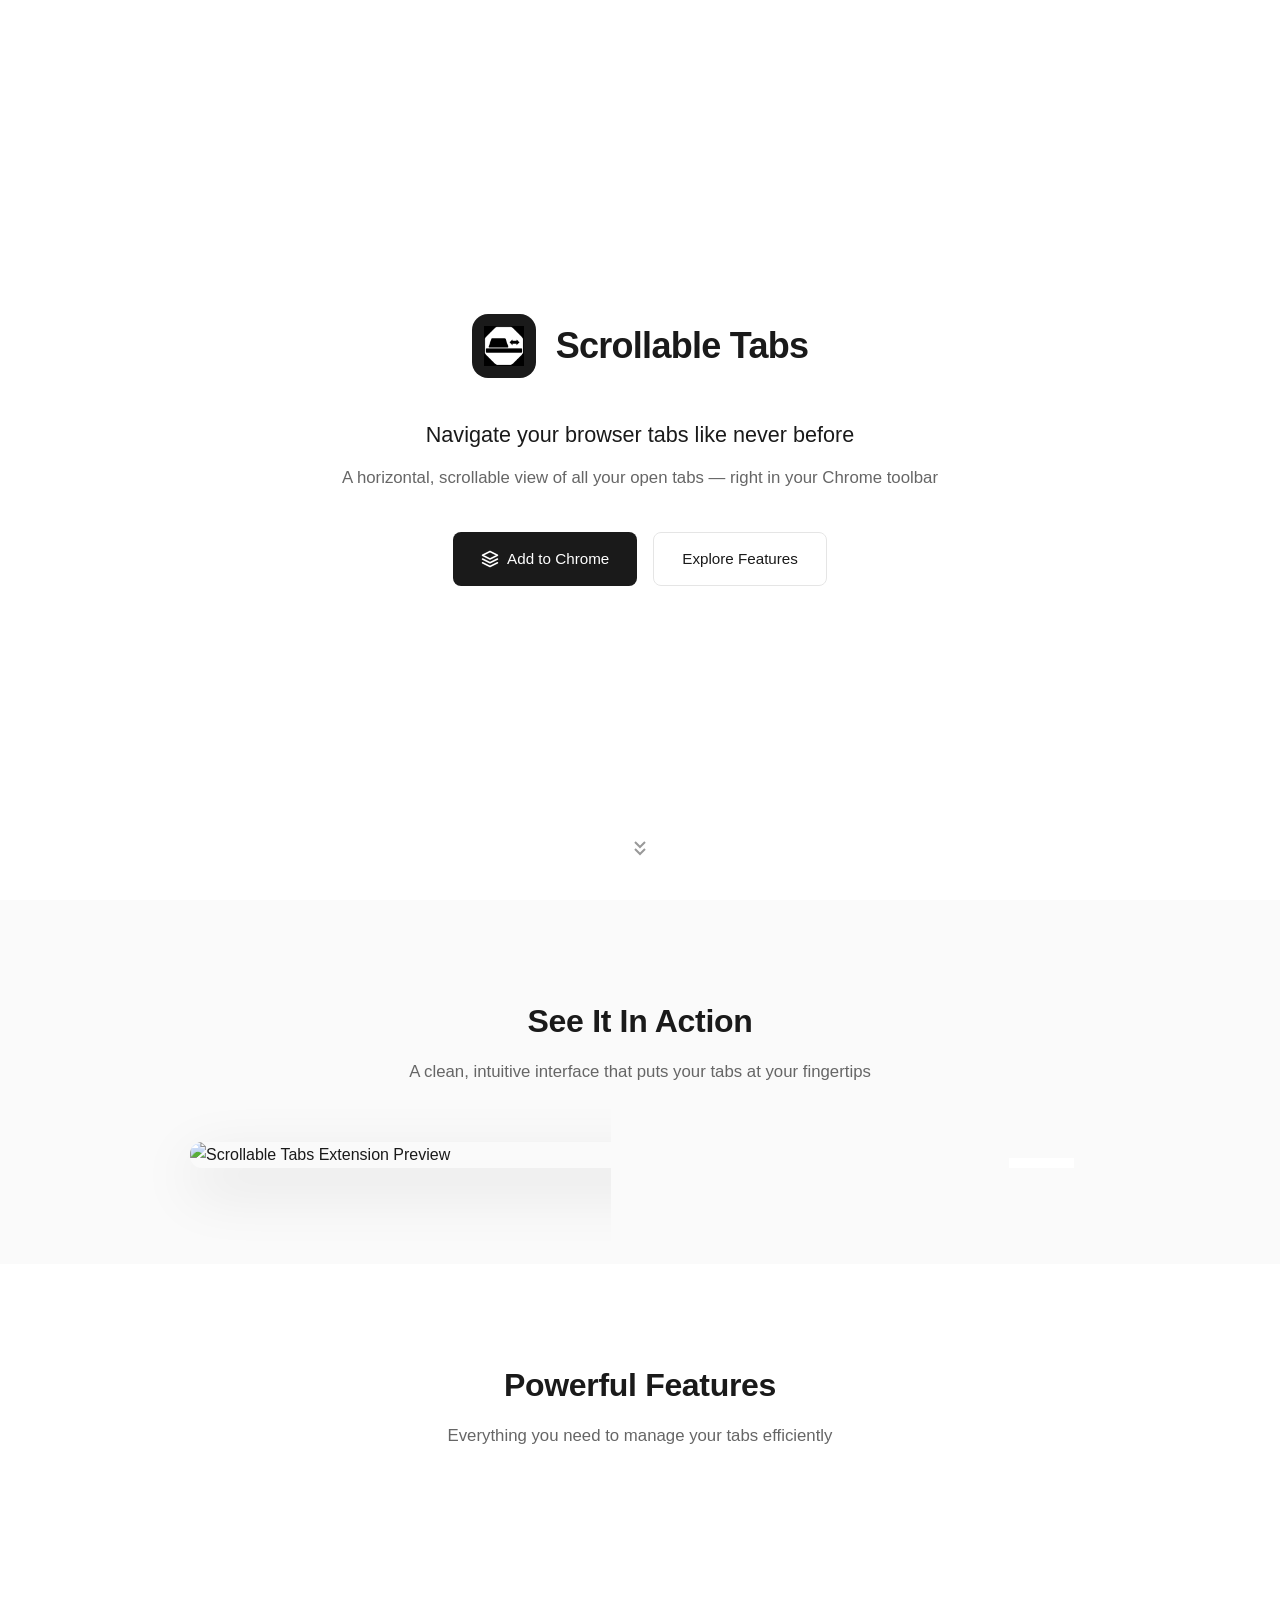
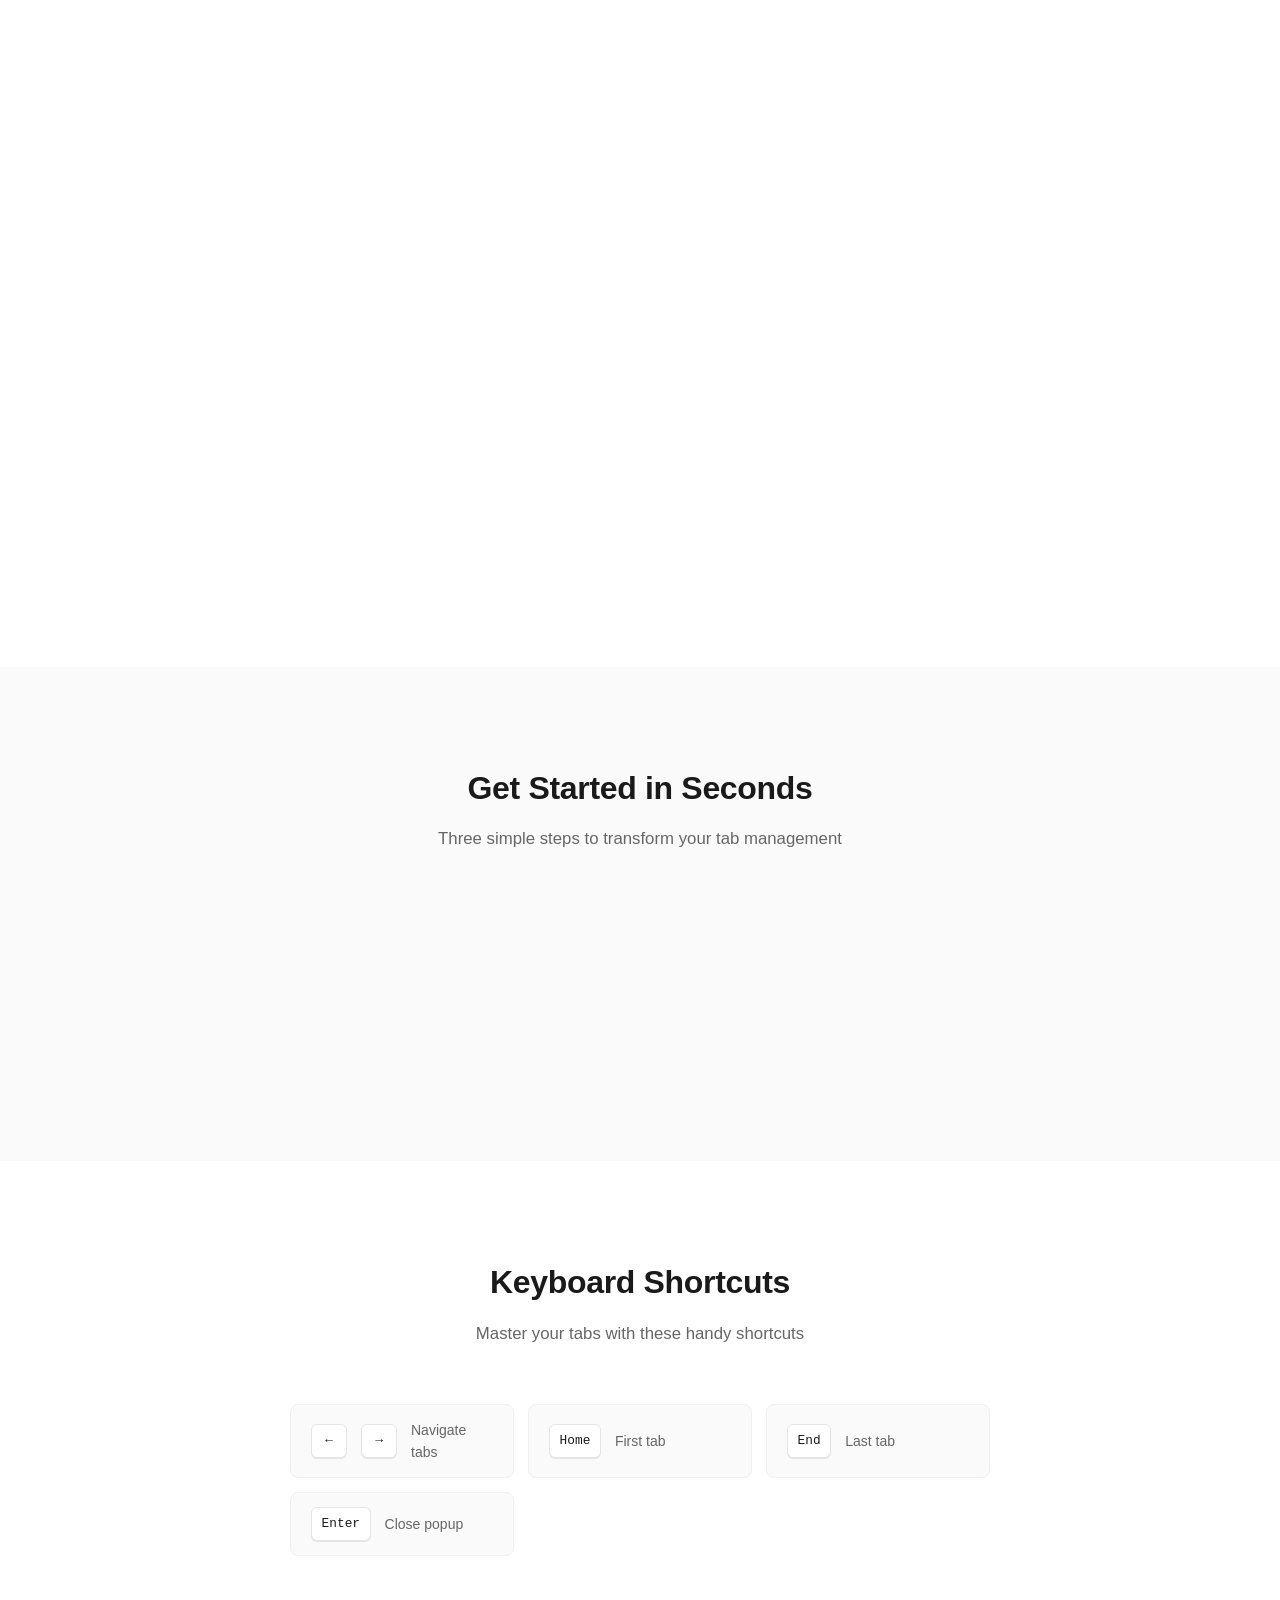
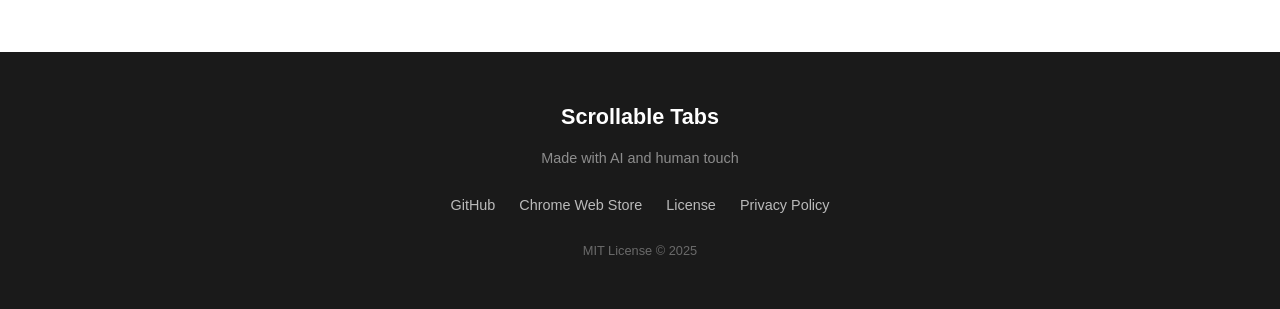
==== index.html @ b5b3c3c4 "feat: website for the extension with privacy policy" ====
<!DOCTYPE html>
<html lang="en">
<head>
  <meta charset="UTF-8">
  <meta name="viewport" content="width=device-width, initial-scale=1.0">
  <title>Scrollable Tabs - Chrome Extension</title>
  <link rel="icon" type="image/png" href="assets/icons/icon16.png">
  <style>
    * {
      margin: 0;
      padding: 0;
      box-sizing: border-box;
    }

    :root {
      --primary: #1a1a1a;
      --primary-light: #333;
      --bg: #fafafa;
      --surface: #ffffff;
      --text: #1a1a1a;
      --text-muted: #666;
      --text-light: #999;
      --border: #e5e5e5;
      --border-light: #f0f0f0;
    }

    body {
      font-family: -apple-system, BlinkMacSystemFont, 'Segoe UI', Roboto, 'Helvetica Neue', Arial, sans-serif;
      background: var(--bg);
      color: var(--text);
      line-height: 1.6;
      overflow-x: hidden;
      -webkit-font-smoothing: antialiased;
    }

    /* Hero Section */
    .hero {
      min-height: 100vh;
      display: flex;
      flex-direction: column;
      justify-content: center;
      align-items: center;
      text-align: center;
      padding: 2rem;
      background: var(--surface);
    }

    .hero-content {
      max-width: 700px;
    }

    .logo-container {
      display: inline-flex;
      align-items: center;
      gap: 1.25rem;
      margin-bottom: 2.5rem;
      animation: fadeInDown 0.8s ease-out;
    }

    .logo {
      width: 64px;
      height: 64px;
      border-radius: 16px;
      background: var(--primary);
      display: flex;
      align-items: center;
      justify-content: center;
      transition: transform 0.3s ease;
    }

    .logo:hover {
      transform: scale(1.05);
    }

    .logo img {
      width: 40px;
      height: 40px;
      object-fit: contain;
      filter: invert(1);
    }

    .logo-text {
      font-size: 2.25rem;
      font-weight: 600;
      color: var(--primary);
      letter-spacing: -0.02em;
    }

    .tagline {
      font-size: 1.35rem;
      color: var(--text);
      margin-bottom: 0.75rem;
      font-weight: 400;
      animation: fadeInUp 0.8s ease-out 0.2s both;
    }

    .subtitle {
      font-size: 1.05rem;
      color: var(--text-muted);
      margin-bottom: 2.5rem;
      animation: fadeInUp 0.8s ease-out 0.4s both;
    }

    .cta-buttons {
      display: flex;
      gap: 1rem;
      justify-content: center;
      flex-wrap: wrap;
      animation: fadeInUp 0.8s ease-out 0.6s both;
    }

    .btn {
      padding: 0.875rem 1.75rem;
      border-radius: 8px;
      font-size: 0.95rem;
      font-weight: 500;
      text-decoration: none;
      transition: all 0.2s ease;
      display: inline-flex;
      align-items: center;
      gap: 0.5rem;
      cursor: pointer;
      border: none;
    }

    .btn-primary {
      background: var(--primary);
      color: white;
    }

    .btn-primary:hover {
      background: var(--primary-light);
      transform: translateY(-1px);
    }

    .btn-secondary {
      background: transparent;
      color: var(--text);
      border: 1px solid var(--border);
    }

    .btn-secondary:hover {
      border-color: var(--primary);
      background: var(--bg);
    }

    .scroll-indicator {
      position: absolute;
      bottom: 2rem;
      left: 50%;
      transform: translateX(-50%);
      animation: bounce 2s infinite;
      cursor: pointer;
      color: var(--text-light);
    }

    @keyframes bounce {
      0%, 20%, 50%, 80%, 100% { transform: translateX(-50%) translateY(0); }
      40% { transform: translateX(-50%) translateY(-8px); }
      60% { transform: translateX(-50%) translateY(-4px); }
    }

    @keyframes fadeInDown {
      from { opacity: 0; transform: translateY(-20px); }
      to { opacity: 1; transform: translateY(0); }
    }

    @keyframes fadeInUp {
      from { opacity: 0; transform: translateY(20px); }
      to { opacity: 1; transform: translateY(0); }
    }

    /* Screenshot Section */
    .screenshot-section {
      padding: 6rem 2rem;
      background: var(--bg);
    }

    .container {
      max-width: 1100px;
      margin: 0 auto;
    }

    .section-title {
      text-align: center;
      font-size: 2rem;
      font-weight: 600;
      margin-bottom: 0.75rem;
      color: var(--primary);
      letter-spacing: -0.01em;
    }

    .section-subtitle {
      text-align: center;
      color: var(--text-muted);
      font-size: 1.05rem;
      margin-bottom: 3.5rem;
    }

    .screenshot-wrapper {
      position: relative;
      max-width: 900px;
      margin: 0 auto;
      border-radius: 12px;
      overflow: hidden;
      box-shadow: 0 20px 60px rgba(0, 0, 0, 0.12);
      transition: transform 0.3s ease, box-shadow 0.3s ease;
    }

    .screenshot-wrapper:hover {
      transform: translateY(-2px);
      box-shadow: 0 24px 70px rgba(0, 0, 0, 0.15);
    }

    .screenshot-wrapper img {
      width: 100%;
      height: auto;
      display: block;
    }

    .screenshot-badge {
      position: absolute;
      top: 1rem;
      right: 1rem;
      background: rgba(255, 255, 255, 0.95);
      padding: 0.4rem 0.875rem;
      border-radius: 6px;
      font-size: 0.8rem;
      font-weight: 500;
      color: var(--primary);
      backdrop-filter: blur(8px);
      border: 1px solid var(--border-light);
    }

    /* Features Section */
    .features-section {
      padding: 6rem 2rem;
      background: var(--surface);
    }

    .features-grid {
      display: grid;
      grid-template-columns: repeat(auto-fit, minmax(320px, 1fr));
      gap: 1.5rem;
      margin-top: 2.5rem;
    }

    .feature-card {
      background: var(--bg);
      border-radius: 12px;
      padding: 1.75rem;
      border: 1px solid var(--border-light);
      transition: all 0.25s ease;
    }

    .feature-card:hover {
      border-color: var(--border);
      transform: translateY(-2px);
      box-shadow: 0 8px 30px rgba(0, 0, 0, 0.06);
    }

    .feature-icon {
      width: 40px;
      height: 40px;
      border-radius: 10px;
      display: flex;
      align-items: center;
      justify-content: center;
      font-size: 1.25rem;
      margin-bottom: 1rem;
      background: var(--surface);
      border: 1px solid var(--border);
    }

    .feature-title {
      font-size: 1.1rem;
      font-weight: 600;
      margin-bottom: 0.5rem;
      color: var(--text);
    }

    .feature-desc {
      color: var(--text-muted);
      font-size: 0.9rem;
      line-height: 1.6;
      margin-bottom: 0.75rem;
    }

    .feature-list {
      list-style: none;
    }

    .feature-list li {
      padding: 0.25rem 0;
      padding-left: 1.25rem;
      position: relative;
      color: var(--text-light);
      font-size: 0.85rem;
    }

    .feature-list li::before {
      content: '—';
      position: absolute;
      left: 0;
      color: var(--text-muted);
    }

    /* How It Works Section */
    .how-it-works {
      padding: 6rem 2rem;
      background: var(--bg);
    }

    .steps-container {
      display: flex;
      justify-content: center;
      gap: 3rem;
      flex-wrap: wrap;
      margin-top: 3rem;
    }

    .step {
      flex: 1;
      min-width: 220px;
      max-width: 280px;
      text-align: center;
    }

    .step-number {
      width: 56px;
      height: 56px;
      border-radius: 50%;
      background: var(--surface);
      border: 2px solid var(--border);
      display: flex;
      align-items: center;
      justify-content: center;
      font-size: 1.25rem;
      font-weight: 600;
      margin: 0 auto 1.25rem;
      color: var(--primary);
      transition: all 0.25s ease;
    }

    .step:hover .step-number {
      border-color: var(--primary);
      background: var(--primary);
      color: white;
    }

    .step-title {
      font-size: 1.1rem;
      font-weight: 600;
      margin-bottom: 0.4rem;
    }

    .step-desc {
      color: var(--text-muted);
      font-size: 0.9rem;
    }

    /* Keyboard Shortcuts Section */
    .shortcuts-section {
      padding: 6rem 2rem;
      background: var(--surface);
    }

    .shortcuts-grid {
      display: grid;
      grid-template-columns: repeat(auto-fit, minmax(180px, 1fr));
      gap: 0.875rem;
      max-width: 700px;
      margin: 2.5rem auto 0;
    }

    .shortcut-item {
      display: flex;
      align-items: center;
      gap: 0.875rem;
      padding: 0.875rem 1.25rem;
      background: var(--bg);
      border-radius: 8px;
      border: 1px solid var(--border-light);
      transition: all 0.2s ease;
    }

    .shortcut-item:hover {
      border-color: var(--border);
      background: var(--surface);
    }

    .key {
      display: inline-flex;
      align-items: center;
      justify-content: center;
      min-width: 36px;
      padding: 0.35rem 0.6rem;
      background: var(--surface);
      border: 1px solid var(--border);
      border-radius: 6px;
      font-family: 'SF Mono', Monaco, monospace;
      font-size: 0.8rem;
      font-weight: 500;
      color: var(--primary);
      box-shadow: 0 1px 0 var(--border);
    }

    .shortcut-desc {
      color: var(--text-muted);
      font-size: 0.875rem;
    }

    /* Footer */
    footer {
      padding: 3rem 2rem;
      background: var(--primary);
      color: white;
      text-align: center;
    }

    .footer-content {
      max-width: 500px;
      margin: 0 auto;
    }

    .footer-logo {
      font-size: 1.35rem;
      font-weight: 600;
      margin-bottom: 0.75rem;
      color: white;
    }

    .footer-text {
      color: rgba(255, 255, 255, 0.5);
      font-size: 0.9rem;
      margin-bottom: 1.5rem;
    }

    .footer-links {
      display: flex;
      justify-content: center;
      gap: 1.5rem;
      margin-bottom: 1.5rem;
    }

    .footer-links a {
      color: rgba(255, 255, 255, 0.7);
      text-decoration: none;
      font-size: 0.9rem;
      transition: color 0.2s ease;
    }

    .footer-links a:hover {
      color: white;
    }

    .copyright {
      color: rgba(255, 255, 255, 0.35);
      font-size: 0.8rem;
    }

    /* Responsive */
    @media (max-width: 768px) {
      .logo-container {
        flex-direction: column;
        gap: 1rem;
      }

      .logo-text {
        font-size: 1.75rem;
      }

      .tagline {
        font-size: 1.15rem;
      }

      .section-title {
        font-size: 1.6rem;
      }

      .features-grid {
        grid-template-columns: 1fr;
      }

      .steps-container {
        gap: 2rem;
      }

      .cta-buttons {
        flex-direction: column;
        align-items: center;
      }

      .btn {
        width: 100%;
        max-width: 260px;
        justify-content: center;
      }
    }
  </style>
</head>
<body>
  <!-- Hero Section -->
  <section class="hero">
    <div class="hero-content">
      <div class="logo-container">
        <div class="logo">
          <img src="assets/icons/icon128.png" alt="Scrollable Tabs Icon">
        </div>
        <h1 class="logo-text">Scrollable Tabs</h1>
      </div>
      <p class="tagline">Navigate your browser tabs like never before</p>
      <p class="subtitle">A horizontal, scrollable view of all your open tabs — right in your Chrome toolbar</p>
      <div class="cta-buttons">
        <a href="#install" class="btn btn-primary">
          <svg width="18" height="18" viewBox="0 0 24 24" fill="none" stroke="currentColor" stroke-width="2" stroke-linecap="round" stroke-linejoin="round">
            <path d="M12 2L2 7l10 5 10-5-10-5zM2 17l10 5 10-5M2 12l10 5 10-5"/>
          </svg>
          Add to Chrome
        </a>
        <a href="#features" class="btn btn-secondary">Explore Features</a>
      </div>
    </div>
    <div class="scroll-indicator">
      <svg width="24" height="24" viewBox="0 0 24 24" fill="none" stroke="currentColor" stroke-width="2">
        <path d="M7 13l5 5 5-5M7 6l5 5 5-5"/>
      </svg>
    </div>
  </section>

  <!-- Screenshot Section -->
  <section class="screenshot-section" id="preview">
    <div class="container">
      <h2 class="section-title">See It In Action</h2>
      <p class="section-subtitle">A clean, intuitive interface that puts your tabs at your fingertips</p>
      <div class="screenshot-wrapper">
        <img src="assets/screenshot.png" alt="Scrollable Tabs Extension Preview">
        <div class="screenshot-badge">v0.2.0</div>
      </div>
    </div>
  </section>

  <!-- Features Section -->
  <section class="features-section" id="features">
    <div class="container">
      <h2 class="section-title">Powerful Features</h2>
      <p class="section-subtitle">Everything you need to manage your tabs efficiently</p>
      
      <div class="features-grid">
        <div class="feature-card">
          <div class="feature-icon">↔</div>
          <h3 class="feature-title">Horizontal Scrolling</h3>
          <p class="feature-desc">See all your tabs in a horizontal layout. No more squinting at tiny tab titles or losing track of open pages.</p>
          <ul class="feature-list">
            <li>Smooth horizontal scroll</li>
            <li>Mouse wheel support</li>
            <li>Adjustable scroll speed</li>
          </ul>
        </div>

        <div class="feature-card">
          <div class="feature-icon">◎</div>
          <h3 class="feature-title">Auto-Focus</h3>
          <p class="feature-desc">Never lose track of where you are. The active tab is automatically centered and highlighted when you open the popup.</p>
          <ul class="feature-list">
            <li>Smart auto-centering</li>
            <li>Visual active indicator</li>
            <li>One-click tab switching</li>
          </ul>
        </div>

        <div class="feature-card">
          <div class="feature-icon">□</div>
          <h3 class="feature-title">Tab Groups</h3>
          <p class="feature-desc">Native Chrome tab group support. View your grouped tabs organized together with their custom colors.</p>
          <ul class="feature-list">
            <li>Group visualization</li>
            <li>Collapsible sections</li>
            <li>Pinned tabs section</li>
          </ul>
        </div>

        <div class="feature-card">
          <div class="feature-icon">⌨</div>
          <h3 class="feature-title">Keyboard Navigation</h3>
          <p class="feature-desc">Power users rejoice! Navigate tabs quickly using your keyboard without ever touching your mouse.</p>
          <ul class="feature-list">
            <li>Arrow key navigation</li>
            <li>Home/End shortcuts</li>
            <li>Enter to activate</li>
          </ul>
        </div>

        <div class="feature-card">
          <div class="feature-icon">⚡</div>
          <h3 class="feature-title">Quick Actions</h3>
          <p class="feature-desc">Access powerful tab management features right from the popup. Pin, mute, duplicate, or close tabs instantly.</p>
          <ul class="feature-list">
            <li>Pin/unpin tabs</li>
            <li>Mute/unmute audio</li>
            <li>Close & duplicate</li>
          </ul>
        </div>

        <div class="feature-card">
          <div class="feature-icon">◈</div>
          <h3 class="feature-title">Customizable</h3>
          <p class="feature-desc">Make it yours. Adjust the popup size, toggle features, and customize the experience to match your workflow.</p>
          <ul class="feature-list">
            <li>Adjustable popup width</li>
            <li>Show/hide tab titles</li>
            <li>Tab counter display</li>
          </ul>
        </div>
      </div>
    </div>
  </section>

  <!-- How It Works Section -->
  <section class="how-it-works" id="install">
    <div class="container">
      <h2 class="section-title">Get Started in Seconds</h2>
      <p class="section-subtitle">Three simple steps to transform your tab management</p>
      
      <div class="steps-container">
        <div class="step">
          <div class="step-number">1</div>
          <h3 class="step-title">Install Extension</h3>
          <p class="step-desc">Click "Add to Chrome" and install the extension from the Chrome Web Store</p>
        </div>
        <div class="step">
          <div class="step-number">2</div>
          <h3 class="step-title">Click the Icon</h3>
          <p class="step-desc">Find the Scrollable Tabs icon in your Chrome toolbar and click to open</p>
        </div>
        <div class="step">
          <div class="step-number">3</div>
          <h3 class="step-title">Enjoy</h3>
          <p class="step-desc">Navigate, organize, and manage your tabs with ease and speed</p>
        </div>
      </div>
    </div>
  </section>

  <!-- Keyboard Shortcuts Section -->
  <section class="shortcuts-section">
    <div class="container">
      <h2 class="section-title">Keyboard Shortcuts</h2>
      <p class="section-subtitle">Master your tabs with these handy shortcuts</p>
      
      <div class="shortcuts-grid">
        <div class="shortcut-item">
          <span class="key">←</span>
          <span class="key">→</span>
          <span class="shortcut-desc">Navigate tabs</span>
        </div>
        <div class="shortcut-item">
          <span class="key">Home</span>
          <span class="shortcut-desc">First tab</span>
        </div>
        <div class="shortcut-item">
          <span class="key">End</span>
          <span class="shortcut-desc">Last tab</span>
        </div>
        <div class="shortcut-item">
          <span class="key">Enter</span>
          <span class="shortcut-desc">Close popup</span>
        </div>
      </div>
    </div>
  </section>

  <!-- Footer -->
  <footer>
    <div class="footer-content">
      <div class="footer-logo">Scrollable Tabs</div>
      <p class="footer-text">Made with AI and human touch</p>
      <div class="footer-links">
        <a href="https://github.com/SKM162/Scrollable-tabs-extension">GitHub</a>
        <a href="#">Chrome Web Store</a>
        <a href="LICENSE">License</a>
        <a href="privacy.html">Privacy Policy</a>
      </div>
      <p class="copyright">MIT License © 2025</p>
    </div>
  </footer>

  <script>
    // Smooth scroll for anchor links
    document.querySelectorAll('a[href^="#"]').forEach(anchor => {
      anchor.addEventListener('click', function (e) {
        e.preventDefault();
        const target = document.querySelector(this.getAttribute('href'));
        if (target) {
          target.scrollIntoView({
            behavior: 'smooth',
            block: 'start'
          });
        }
      });
    });

    // Intersection Observer for fade-in animations
    const observerOptions = {
      threshold: 0.1,
      rootMargin: '0px 0px -50px 0px'
    };

    const observer = new IntersectionObserver((entries) => {
      entries.forEach(entry => {
        if (entry.isIntersecting) {
          entry.target.style.opacity = '1';
          entry.target.style.transform = 'translateY(0)';
        }
      });
    }, observerOptions);

    // Observe feature cards
    document.querySelectorAll('.feature-card').forEach((card, index) => {
      card.style.opacity = '0';
      card.style.transform = 'translateY(20px)';
      card.style.transition = `opacity 0.5s ease ${index * 0.08}s, transform 0.5s ease ${index * 0.08}s`;
      observer.observe(card);
    });

    // Observe steps
    document.querySelectorAll('.step').forEach((step, index) => {
      step.style.opacity = '0';
      step.style.transform = 'translateY(20px)';
      step.style.transition = `opacity 0.5s ease ${index * 0.12}s, transform 0.5s ease ${index * 0.12}s`;
      observer.observe(step);
    });
  </script>
</body>
</html>
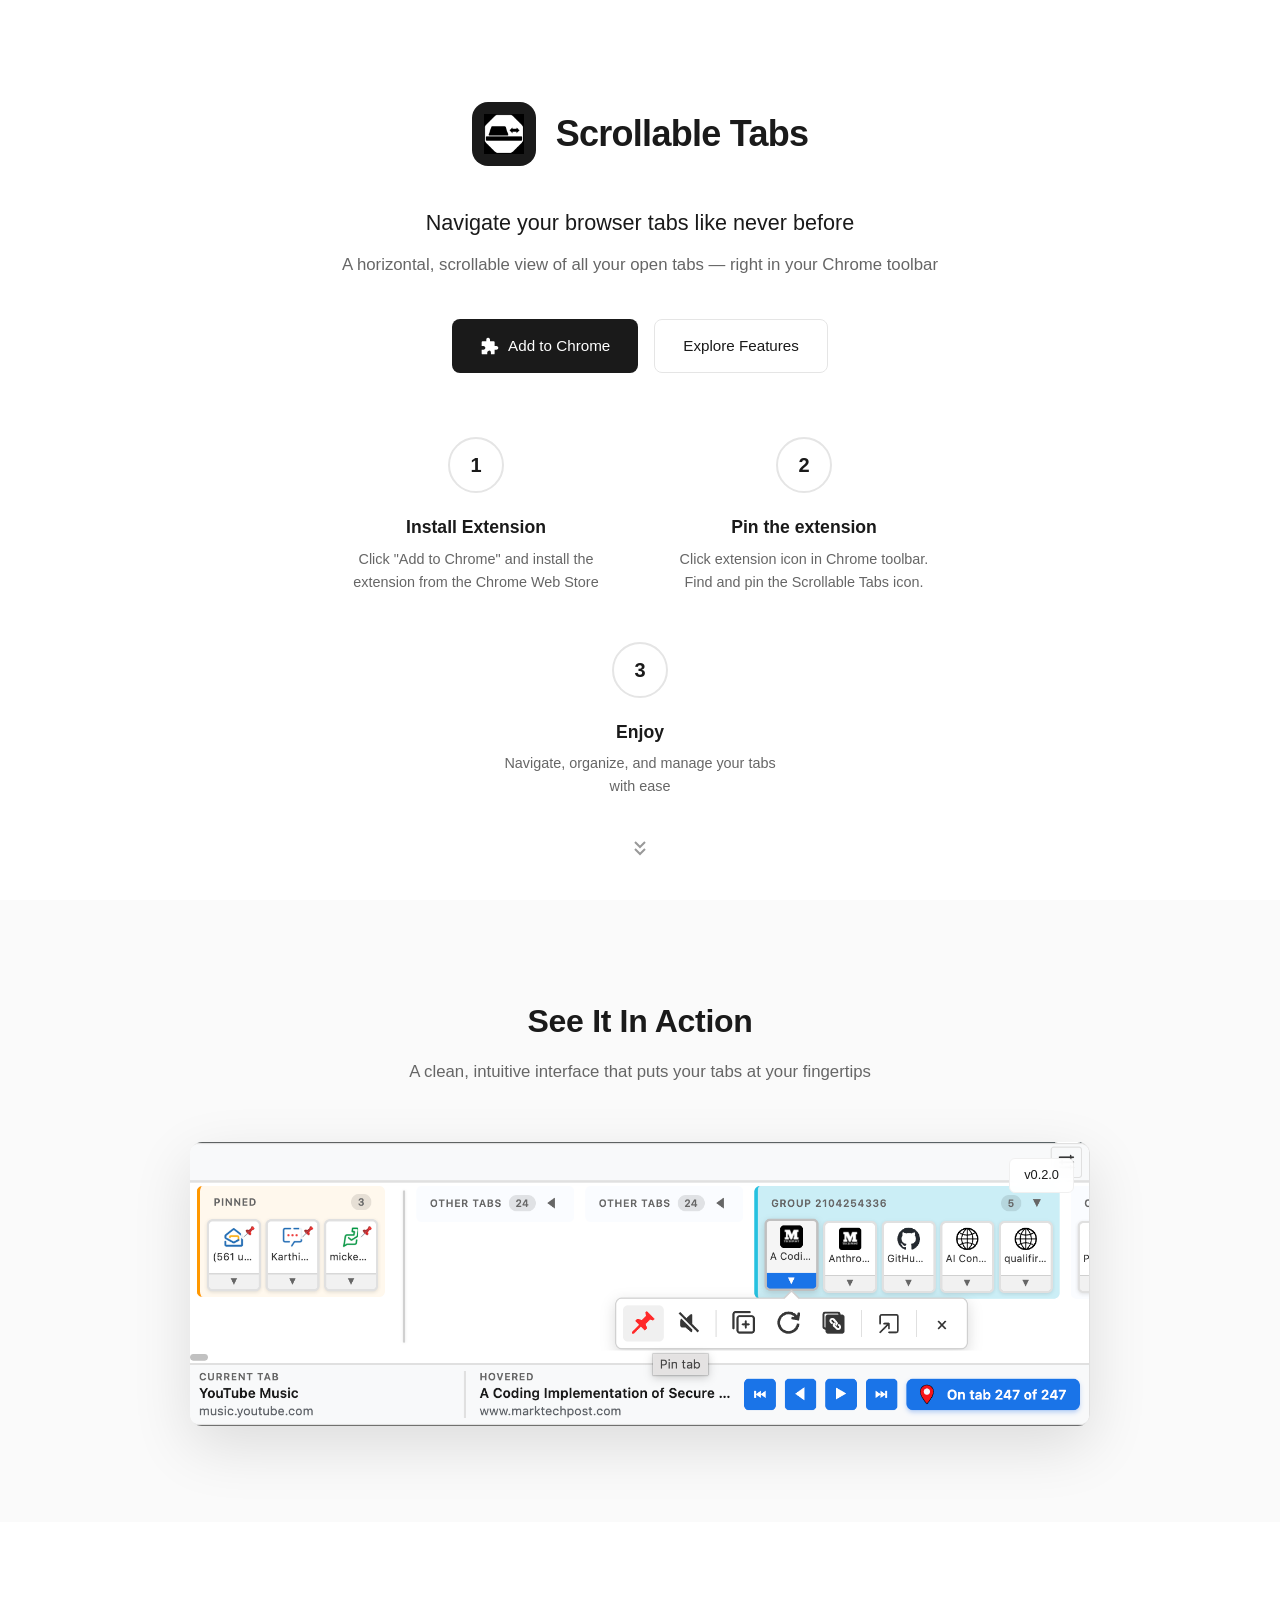
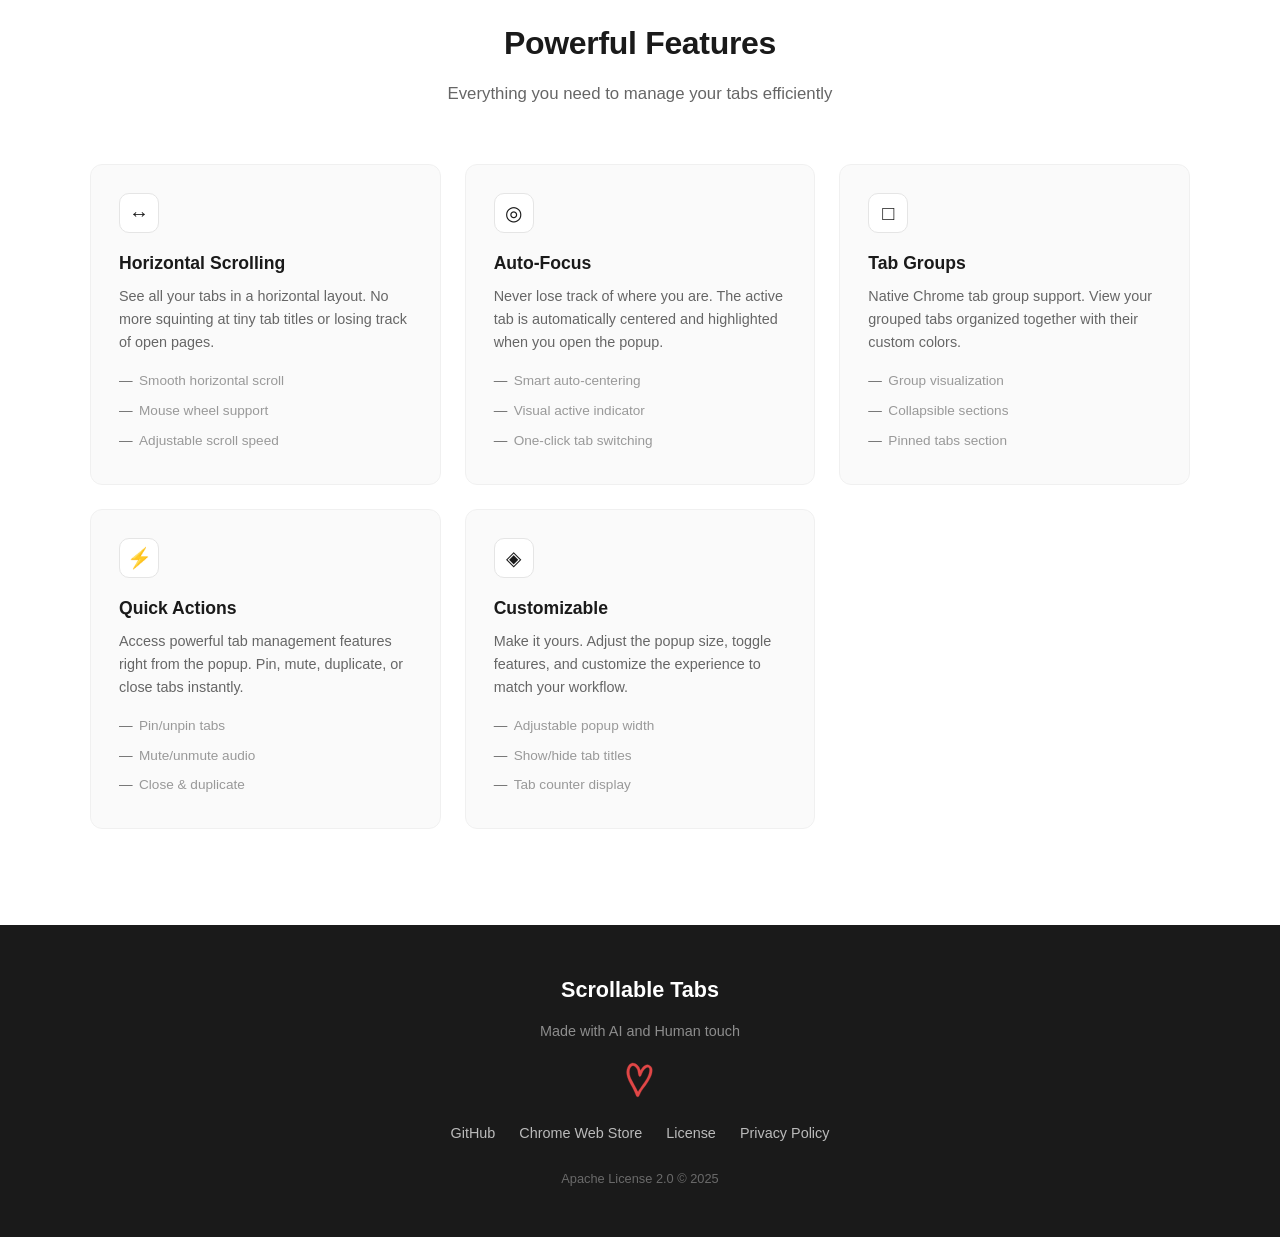
==== commit 1df008b2: "fix: add image assets, remove unnecessary sections" ====
--- a/index.html
+++ b/index.html
@@ -5,499 +5,7 @@
   <meta name="viewport" content="width=device-width, initial-scale=1.0">
   <title>Scrollable Tabs - Chrome Extension</title>
   <link rel="icon" type="image/png" href="assets/icons/icon16.png">
-  <style>
-    * {
-      margin: 0;
-      padding: 0;
-      box-sizing: border-box;
-    }
-
-    :root {
-      --primary: #1a1a1a;
-      --primary-light: #333;
-      --bg: #fafafa;
-      --surface: #ffffff;
-      --text: #1a1a1a;
-      --text-muted: #666;
-      --text-light: #999;
-      --border: #e5e5e5;
-      --border-light: #f0f0f0;
-    }
-
-    body {
-      font-family: -apple-system, BlinkMacSystemFont, 'Segoe UI', Roboto, 'Helvetica Neue', Arial, sans-serif;
-      background: var(--bg);
-      color: var(--text);
-      line-height: 1.6;
-      overflow-x: hidden;
-      -webkit-font-smoothing: antialiased;
-    }
-
-    /* Hero Section */
-    .hero {
-      min-height: 100vh;
-      display: flex;
-      flex-direction: column;
-      justify-content: center;
-      align-items: center;
-      text-align: center;
-      padding: 2rem;
-      background: var(--surface);
-    }
-
-    .hero-content {
-      max-width: 700px;
-    }
-
-    .logo-container {
-      display: inline-flex;
-      align-items: center;
-      gap: 1.25rem;
-      margin-bottom: 2.5rem;
-      animation: fadeInDown 0.8s ease-out;
-    }
-
-    .logo {
-      width: 64px;
-      height: 64px;
-      border-radius: 16px;
-      background: var(--primary);
-      display: flex;
-      align-items: center;
-      justify-content: center;
-      transition: transform 0.3s ease;
-    }
-
-    .logo:hover {
-      transform: scale(1.05);
-    }
-
-    .logo img {
-      width: 40px;
-      height: 40px;
-      object-fit: contain;
-      filter: invert(1);
-    }
-
-    .logo-text {
-      font-size: 2.25rem;
-      font-weight: 600;
-      color: var(--primary);
-      letter-spacing: -0.02em;
-    }
-
-    .tagline {
-      font-size: 1.35rem;
-      color: var(--text);
-      margin-bottom: 0.75rem;
-      font-weight: 400;
-      animation: fadeInUp 0.8s ease-out 0.2s both;
-    }
-
-    .subtitle {
-      font-size: 1.05rem;
-      color: var(--text-muted);
-      margin-bottom: 2.5rem;
-      animation: fadeInUp 0.8s ease-out 0.4s both;
-    }
-
-    .cta-buttons {
-      display: flex;
-      gap: 1rem;
-      justify-content: center;
-      flex-wrap: wrap;
-      animation: fadeInUp 0.8s ease-out 0.6s both;
-    }
-
-    .btn {
-      padding: 0.875rem 1.75rem;
-      border-radius: 8px;
-      font-size: 0.95rem;
-      font-weight: 500;
-      text-decoration: none;
-      transition: all 0.2s ease;
-      display: inline-flex;
-      align-items: center;
-      gap: 0.5rem;
-      cursor: pointer;
-      border: none;
-    }
-
-    .btn-primary {
-      background: var(--primary);
-      color: white;
-    }
-
-    .btn-primary:hover {
-      background: var(--primary-light);
-      transform: translateY(-1px);
-    }
-
-    .btn-secondary {
-      background: transparent;
-      color: var(--text);
-      border: 1px solid var(--border);
-    }
-
-    .btn-secondary:hover {
-      border-color: var(--primary);
-      background: var(--bg);
-    }
-
-    .scroll-indicator {
-      position: absolute;
-      bottom: 2rem;
-      left: 50%;
-      transform: translateX(-50%);
-      animation: bounce 2s infinite;
-      cursor: pointer;
-      color: var(--text-light);
-    }
-
-    @keyframes bounce {
-      0%, 20%, 50%, 80%, 100% { transform: translateX(-50%) translateY(0); }
-      40% { transform: translateX(-50%) translateY(-8px); }
-      60% { transform: translateX(-50%) translateY(-4px); }
-    }
-
-    @keyframes fadeInDown {
-      from { opacity: 0; transform: translateY(-20px); }
-      to { opacity: 1; transform: translateY(0); }
-    }
-
-    @keyframes fadeInUp {
-      from { opacity: 0; transform: translateY(20px); }
-      to { opacity: 1; transform: translateY(0); }
-    }
-
-    /* Screenshot Section */
-    .screenshot-section {
-      padding: 6rem 2rem;
-      background: var(--bg);
-    }
-
-    .container {
-      max-width: 1100px;
-      margin: 0 auto;
-    }
-
-    .section-title {
-      text-align: center;
-      font-size: 2rem;
-      font-weight: 600;
-      margin-bottom: 0.75rem;
-      color: var(--primary);
-      letter-spacing: -0.01em;
-    }
-
-    .section-subtitle {
-      text-align: center;
-      color: var(--text-muted);
-      font-size: 1.05rem;
-      margin-bottom: 3.5rem;
-    }
-
-    .screenshot-wrapper {
-      position: relative;
-      max-width: 900px;
-      margin: 0 auto;
-      border-radius: 12px;
-      overflow: hidden;
-      box-shadow: 0 20px 60px rgba(0, 0, 0, 0.12);
-      transition: transform 0.3s ease, box-shadow 0.3s ease;
-    }
-
-    .screenshot-wrapper:hover {
-      transform: translateY(-2px);
-      box-shadow: 0 24px 70px rgba(0, 0, 0, 0.15);
-    }
-
-    .screenshot-wrapper img {
-      width: 100%;
-      height: auto;
-      display: block;
-    }
-
-    .screenshot-badge {
-      position: absolute;
-      top: 1rem;
-      right: 1rem;
-      background: rgba(255, 255, 255, 0.95);
-      padding: 0.4rem 0.875rem;
-      border-radius: 6px;
-      font-size: 0.8rem;
-      font-weight: 500;
-      color: var(--primary);
-      backdrop-filter: blur(8px);
-      border: 1px solid var(--border-light);
-    }
-
-    /* Features Section */
-    .features-section {
-      padding: 6rem 2rem;
-      background: var(--surface);
-    }
-
-    .features-grid {
-      display: grid;
-      grid-template-columns: repeat(auto-fit, minmax(320px, 1fr));
-      gap: 1.5rem;
-      margin-top: 2.5rem;
-    }
-
-    .feature-card {
-      background: var(--bg);
-      border-radius: 12px;
-      padding: 1.75rem;
-      border: 1px solid var(--border-light);
-      transition: all 0.25s ease;
-    }
-
-    .feature-card:hover {
-      border-color: var(--border);
-      transform: translateY(-2px);
-      box-shadow: 0 8px 30px rgba(0, 0, 0, 0.06);
-    }
-
-    .feature-icon {
-      width: 40px;
-      height: 40px;
-      border-radius: 10px;
-      display: flex;
-      align-items: center;
-      justify-content: center;
-      font-size: 1.25rem;
-      margin-bottom: 1rem;
-      background: var(--surface);
-      border: 1px solid var(--border);
-    }
-
-    .feature-title {
-      font-size: 1.1rem;
-      font-weight: 600;
-      margin-bottom: 0.5rem;
-      color: var(--text);
-    }
-
-    .feature-desc {
-      color: var(--text-muted);
-      font-size: 0.9rem;
-      line-height: 1.6;
-      margin-bottom: 0.75rem;
-    }
-
-    .feature-list {
-      list-style: none;
-    }
-
-    .feature-list li {
-      padding: 0.25rem 0;
-      padding-left: 1.25rem;
-      position: relative;
-      color: var(--text-light);
-      font-size: 0.85rem;
-    }
-
-    .feature-list li::before {
-      content: '—';
-      position: absolute;
-      left: 0;
-      color: var(--text-muted);
-    }
-
-    /* How It Works Section */
-    .how-it-works {
-      padding: 6rem 2rem;
-      background: var(--bg);
-    }
-
-    .steps-container {
-      display: flex;
-      justify-content: center;
-      gap: 3rem;
-      flex-wrap: wrap;
-      margin-top: 3rem;
-    }
-
-    .step {
-      flex: 1;
-      min-width: 220px;
-      max-width: 280px;
-      text-align: center;
-    }
-
-    .step-number {
-      width: 56px;
-      height: 56px;
-      border-radius: 50%;
-      background: var(--surface);
-      border: 2px solid var(--border);
-      display: flex;
-      align-items: center;
-      justify-content: center;
-      font-size: 1.25rem;
-      font-weight: 600;
-      margin: 0 auto 1.25rem;
-      color: var(--primary);
-      transition: all 0.25s ease;
-    }
-
-    .step:hover .step-number {
-      border-color: var(--primary);
-      background: var(--primary);
-      color: white;
-    }
-
-    .step-title {
-      font-size: 1.1rem;
-      font-weight: 600;
-      margin-bottom: 0.4rem;
-    }
-
-    .step-desc {
-      color: var(--text-muted);
-      font-size: 0.9rem;
-    }
-
-    /* Keyboard Shortcuts Section */
-    .shortcuts-section {
-      padding: 6rem 2rem;
-      background: var(--surface);
-    }
-
-    .shortcuts-grid {
-      display: grid;
-      grid-template-columns: repeat(auto-fit, minmax(180px, 1fr));
-      gap: 0.875rem;
-      max-width: 700px;
-      margin: 2.5rem auto 0;
-    }
-
-    .shortcut-item {
-      display: flex;
-      align-items: center;
-      gap: 0.875rem;
-      padding: 0.875rem 1.25rem;
-      background: var(--bg);
-      border-radius: 8px;
-      border: 1px solid var(--border-light);
-      transition: all 0.2s ease;
-    }
-
-    .shortcut-item:hover {
-      border-color: var(--border);
-      background: var(--surface);
-    }
-
-    .key {
-      display: inline-flex;
-      align-items: center;
-      justify-content: center;
-      min-width: 36px;
-      padding: 0.35rem 0.6rem;
-      background: var(--surface);
-      border: 1px solid var(--border);
-      border-radius: 6px;
-      font-family: 'SF Mono', Monaco, monospace;
-      font-size: 0.8rem;
-      font-weight: 500;
-      color: var(--primary);
-      box-shadow: 0 1px 0 var(--border);
-    }
-
-    .shortcut-desc {
-      color: var(--text-muted);
-      font-size: 0.875rem;
-    }
-
-    /* Footer */
-    footer {
-      padding: 3rem 2rem;
-      background: var(--primary);
-      color: white;
-      text-align: center;
-    }
-
-    .footer-content {
-      max-width: 500px;
-      margin: 0 auto;
-    }
-
-    .footer-logo {
-      font-size: 1.35rem;
-      font-weight: 600;
-      margin-bottom: 0.75rem;
-      color: white;
-    }
-
-    .footer-text {
-      color: rgba(255, 255, 255, 0.5);
-      font-size: 0.9rem;
-      margin-bottom: 1.5rem;
-    }
-
-    .footer-links {
-      display: flex;
-      justify-content: center;
-      gap: 1.5rem;
-      margin-bottom: 1.5rem;
-    }
-
-    .footer-links a {
-      color: rgba(255, 255, 255, 0.7);
-      text-decoration: none;
-      font-size: 0.9rem;
-      transition: color 0.2s ease;
-    }
-
-    .footer-links a:hover {
-      color: white;
-    }
-
-    .copyright {
-      color: rgba(255, 255, 255, 0.35);
-      font-size: 0.8rem;
-    }
-
-    /* Responsive */
-    @media (max-width: 768px) {
-      .logo-container {
-        flex-direction: column;
-        gap: 1rem;
-      }
-
-      .logo-text {
-        font-size: 1.75rem;
-      }
-
-      .tagline {
-        font-size: 1.15rem;
-      }
-
-      .section-title {
-        font-size: 1.6rem;
-      }
-
-      .features-grid {
-        grid-template-columns: 1fr;
-      }
-
-      .steps-container {
-        gap: 2rem;
-      }
-
-      .cta-buttons {
-        flex-direction: column;
-        align-items: center;
-      }
-
-      .btn {
-        width: 100%;
-        max-width: 260px;
-        justify-content: center;
-      }
-    }
-  </style>
+  <link rel="stylesheet" href="styles/home.css">
 </head>
 <body>
   <!-- Hero Section -->
@@ -513,18 +21,35 @@
       <p class="subtitle">A horizontal, scrollable view of all your open tabs — right in your Chrome toolbar</p>
       <div class="cta-buttons">
         <a href="#install" class="btn btn-primary">
-          <svg width="18" height="18" viewBox="0 0 24 24" fill="none" stroke="currentColor" stroke-width="2" stroke-linecap="round" stroke-linejoin="round">
-            <path d="M12 2L2 7l10 5 10-5-10-5zM2 17l10 5 10-5M2 12l10 5 10-5"/>
+          <svg fill="currentColor" width="20" height="20" viewBox="0 0 24 24" xmlns="http://www.w3.org/2000/svg">
+            <path d="M2,20.889V16.444H4.222a2.224,2.224,0,0,0,2.192-2.595A2.305,2.305,0,0,0,4.1,12H2V7.556A1.111,1.111,0,0,1,3.111,6.444H7.556V4.222a2.224,2.224,0,0,1,2.6-2.192A2.305,2.305,0,0,1,12,4.341v2.1h4.444a1.112,1.112,0,0,1,1.112,1.112V12h2.1a2.305,2.305,0,0,1,2.311,1.849,2.224,2.224,0,0,1-2.192,2.595H17.556v4.445A1.111,1.111,0,0,1,16.444,22H13.111V19.778a2.224,2.224,0,0,0-2.6-2.192A2.305,2.305,0,0,0,8.667,19.9V22H3.111A1.11,1.11,0,0,1,2,20.889Z"/>
           </svg>
           Add to Chrome
         </a>
         <a href="#features" class="btn btn-secondary">Explore Features</a>
       </div>
-    </div>
-    <div class="scroll-indicator">
-      <svg width="24" height="24" viewBox="0 0 24 24" fill="none" stroke="currentColor" stroke-width="2">
-        <path d="M7 13l5 5 5-5M7 6l5 5 5-5"/>
-      </svg>
+      <div class="steps-container">
+        <div class="step">
+          <div class="step-number">1</div>
+          <h3 class="step-title">Install Extension</h3>
+          <p class="step-desc">Click "Add to Chrome" and install the extension from the Chrome Web Store</p>
+        </div>
+        <div class="step">
+          <div class="step-number">2</div>
+          <h3 class="step-title">Pin the extension</h3>
+          <p class="step-desc">Click extension icon in Chrome toolbar. Find and pin the Scrollable Tabs icon.</p>
+        </div>
+        <div class="step">
+          <div class="step-number">3</div>
+          <h3 class="step-title">Enjoy</h3>
+          <p class="step-desc">Navigate, organize, and manage your tabs with ease</p>
+        </div>
+      </div>
+      <div class="scroll-indicator">
+        <svg width="24" height="24" viewBox="0 0 24 24" fill="none" stroke="currentColor" stroke-width="2">
+          <path d="M7 13l5 5 5-5M7 6l5 5 5-5"/>
+        </svg>
+      </div>
     </div>
   </section>
 
@@ -581,17 +106,6 @@
         </div>
 
         <div class="feature-card">
-          <div class="feature-icon">⌨</div>
-          <h3 class="feature-title">Keyboard Navigation</h3>
-          <p class="feature-desc">Power users rejoice! Navigate tabs quickly using your keyboard without ever touching your mouse.</p>
-          <ul class="feature-list">
-            <li>Arrow key navigation</li>
-            <li>Home/End shortcuts</li>
-            <li>Enter to activate</li>
-          </ul>
-        </div>
-
-        <div class="feature-card">
           <div class="feature-icon">⚡</div>
           <h3 class="feature-title">Quick Actions</h3>
           <p class="feature-desc">Access powerful tab management features right from the popup. Pin, mute, duplicate, or close tabs instantly.</p>
@@ -616,72 +130,21 @@
     </div>
   </section>
 
-  <!-- How It Works Section -->
-  <section class="how-it-works" id="install">
-    <div class="container">
-      <h2 class="section-title">Get Started in Seconds</h2>
-      <p class="section-subtitle">Three simple steps to transform your tab management</p>
-      
-      <div class="steps-container">
-        <div class="step">
-          <div class="step-number">1</div>
-          <h3 class="step-title">Install Extension</h3>
-          <p class="step-desc">Click "Add to Chrome" and install the extension from the Chrome Web Store</p>
-        </div>
-        <div class="step">
-          <div class="step-number">2</div>
-          <h3 class="step-title">Click the Icon</h3>
-          <p class="step-desc">Find the Scrollable Tabs icon in your Chrome toolbar and click to open</p>
-        </div>
-        <div class="step">
-          <div class="step-number">3</div>
-          <h3 class="step-title">Enjoy</h3>
-          <p class="step-desc">Navigate, organize, and manage your tabs with ease and speed</p>
-        </div>
-      </div>
-    </div>
-  </section>
-
-  <!-- Keyboard Shortcuts Section -->
-  <section class="shortcuts-section">
-    <div class="container">
-      <h2 class="section-title">Keyboard Shortcuts</h2>
-      <p class="section-subtitle">Master your tabs with these handy shortcuts</p>
-      
-      <div class="shortcuts-grid">
-        <div class="shortcut-item">
-          <span class="key">←</span>
-          <span class="key">→</span>
-          <span class="shortcut-desc">Navigate tabs</span>
-        </div>
-        <div class="shortcut-item">
-          <span class="key">Home</span>
-          <span class="shortcut-desc">First tab</span>
-        </div>
-        <div class="shortcut-item">
-          <span class="key">End</span>
-          <span class="shortcut-desc">Last tab</span>
-        </div>
-        <div class="shortcut-item">
-          <span class="key">Enter</span>
-          <span class="shortcut-desc">Close popup</span>
-        </div>
-      </div>
-    </div>
-  </section>
-
   <!-- Footer -->
   <footer>
     <div class="footer-content">
       <div class="footer-logo">Scrollable Tabs</div>
-      <p class="footer-text">Made with AI and human touch</p>
+      <p class="footer-text">Made with AI and Human touch</p>
+      <p class="footer-text">
+        <svg width=40 height=40 viewBox="-25 -15 150 150" xmlns="http://www.w3.org/2000/svg" fill="#e14747" stroke="#e14747"><g id="SVGRepo_bgCarrier" stroke-width="0"></g><g id="SVGRepo_tracerCarrier" stroke-linecap="round" stroke-linejoin="round"></g><g id="SVGRepo_iconCarrier"> <defs> <style>.cls-1{fill:#ffffff;}</style> </defs> <g id="Layer_2" data-name="Layer 2"> <g id="Layer_1-2" data-name="Layer 1"> <path d="M51.31,27.71c3.14-4.32,5.57-7.81,8.14-11.18,3.41-4.48,8.16-7.16,13.23-9.25A13.76,13.76,0,0,1,78.5,6.22c8.49.52,16.2,8,17.14,16.56,1.14,10.28-1.35,20-5.58,29.15A156.23,156.23,0,0,1,70.73,84.24c-6.9,8.67-14.2,17.12-18.87,27.35-1.77,3.89-3.5,7.8-5.28,11.68a5.53,5.53,0,0,1-9.68,1.09A13.66,13.66,0,0,1,35,120.52c-4.77-14.21-12.35-27.06-19.62-40-5.07-9-9.77-18.2-12.59-28.13C-.75,39.72-1.63,26.93,4.32,14.62a35.18,35.18,0,0,1,6.19-9.16A17.46,17.46,0,0,1,31.8,2.27c9,5.18,16.1,11.83,18.41,22.46A28.62,28.62,0,0,0,51.31,27.71ZM47.89,50.89c-.61-.76-1.68-1.52-2-2.51-1.31-4.67-3.16-9.37-3.4-14.12-.46-9.08-4.81-15.65-11.4-21.2-5.58-4.71-10.79-4-15.29,2C11.1,21.33,10,28.51,10.39,36.13c.46,9.64,3.68,18.52,8,26.95,6.1,12,12.57,23.76,19,35.52,1.45,2.64,2.07,5.9,5.69,8.77.67-1.22,1.14-2.25,1.76-3.18,4.46-6.62,8.9-13.26,13.43-19.83S67.79,71.45,72,64.67c5-8,9.38-16.4,11.76-25.61,1.13-4.4,2.51-9,2.27-13.44-.51-9.44-5.55-12.23-13.72-7A32.7,32.7,0,0,0,61.14,31.37c-2.6,5.07-5,10.27-7.12,15.55C52.87,49.79,51,50.86,47.89,50.89Z"></path> </g> </g> </g></svg>
+      </p>
       <div class="footer-links">
         <a href="https://github.com/SKM162/Scrollable-tabs-extension">GitHub</a>
         <a href="#">Chrome Web Store</a>
-        <a href="LICENSE">License</a>
+        <a href="LICENSE.txt">License</a>
         <a href="privacy.html">Privacy Policy</a>
       </div>
-      <p class="copyright">MIT License © 2025</p>
+      <p class="copyright">Apache License 2.0 © 2025</p>
     </div>
   </footer>
 
--- a/styles/home.css
+++ b/styles/home.css
@@ -0,0 +1,102 @@
+/* ========================================
+   Home Page Specific Styles
+   ======================================== */
+
+@import url('main.css');
+
+/* Hero Section */
+.hero {
+  min-height: 100vh;
+  display: flex;
+  flex-direction: column;
+  justify-content: center;
+  align-items: center;
+  text-align: center;
+  padding: 2rem;
+  background: var(--surface);
+  position: relative;
+}
+
+.hero-content {
+  max-width: 700px;
+}
+
+.hero .logo-container {
+  margin-bottom: 2.5rem;
+  animation: fadeInDown 0.8s ease-out;
+}
+
+.tagline {
+  font-size: 1.35rem;
+  color: var(--text);
+  margin-bottom: 0.75rem;
+  font-weight: 400;
+  animation: fadeInUp 0.8s ease-out 0.2s both;
+}
+
+.subtitle {
+  font-size: 1.05rem;
+  color: var(--text-muted);
+  margin-bottom: 2.5rem;
+  animation: fadeInUp 0.8s ease-out 0.4s both;
+}
+
+.cta-buttons {
+  display: flex;
+  gap: 1rem;
+  justify-content: center;
+  flex-wrap: wrap;
+  margin-bottom: 4rem;
+  animation: fadeInUp 0.8s ease-out 0.6s both;
+}
+
+/* Scroll Indicator */
+.scroll-indicator {
+  position: absolute;
+  bottom: 2rem;
+  left: 50%;
+  transform: translateX(-50%);
+  animation: bounce 2s infinite;
+  cursor: pointer;
+  color: var(--text-light);
+}
+
+/* Screenshot Section */
+.screenshot-section {
+  padding: 6rem 2rem;
+  background: var(--bg);
+}
+
+/* Features Section */
+.features-section {
+  padding: 6rem 2rem;
+  background: var(--surface);
+}
+
+.features-grid {
+  display: grid;
+  grid-template-columns: repeat(auto-fit, minmax(320px, 1fr));
+  gap: 1.5rem;
+  margin-top: 2.5rem;
+}
+
+/* How It Works (in Hero) */
+.hero .steps-container {
+  margin-top: 3rem;
+}
+
+/* Responsive */
+@media (max-width: 768px) {
+  .hero .steps-container {
+    margin-top: 2rem;
+  }
+
+  .features-grid {
+    grid-template-columns: 1fr;
+  }
+
+  .cta-buttons {
+    flex-direction: column;
+    align-items: center;
+  }
+}
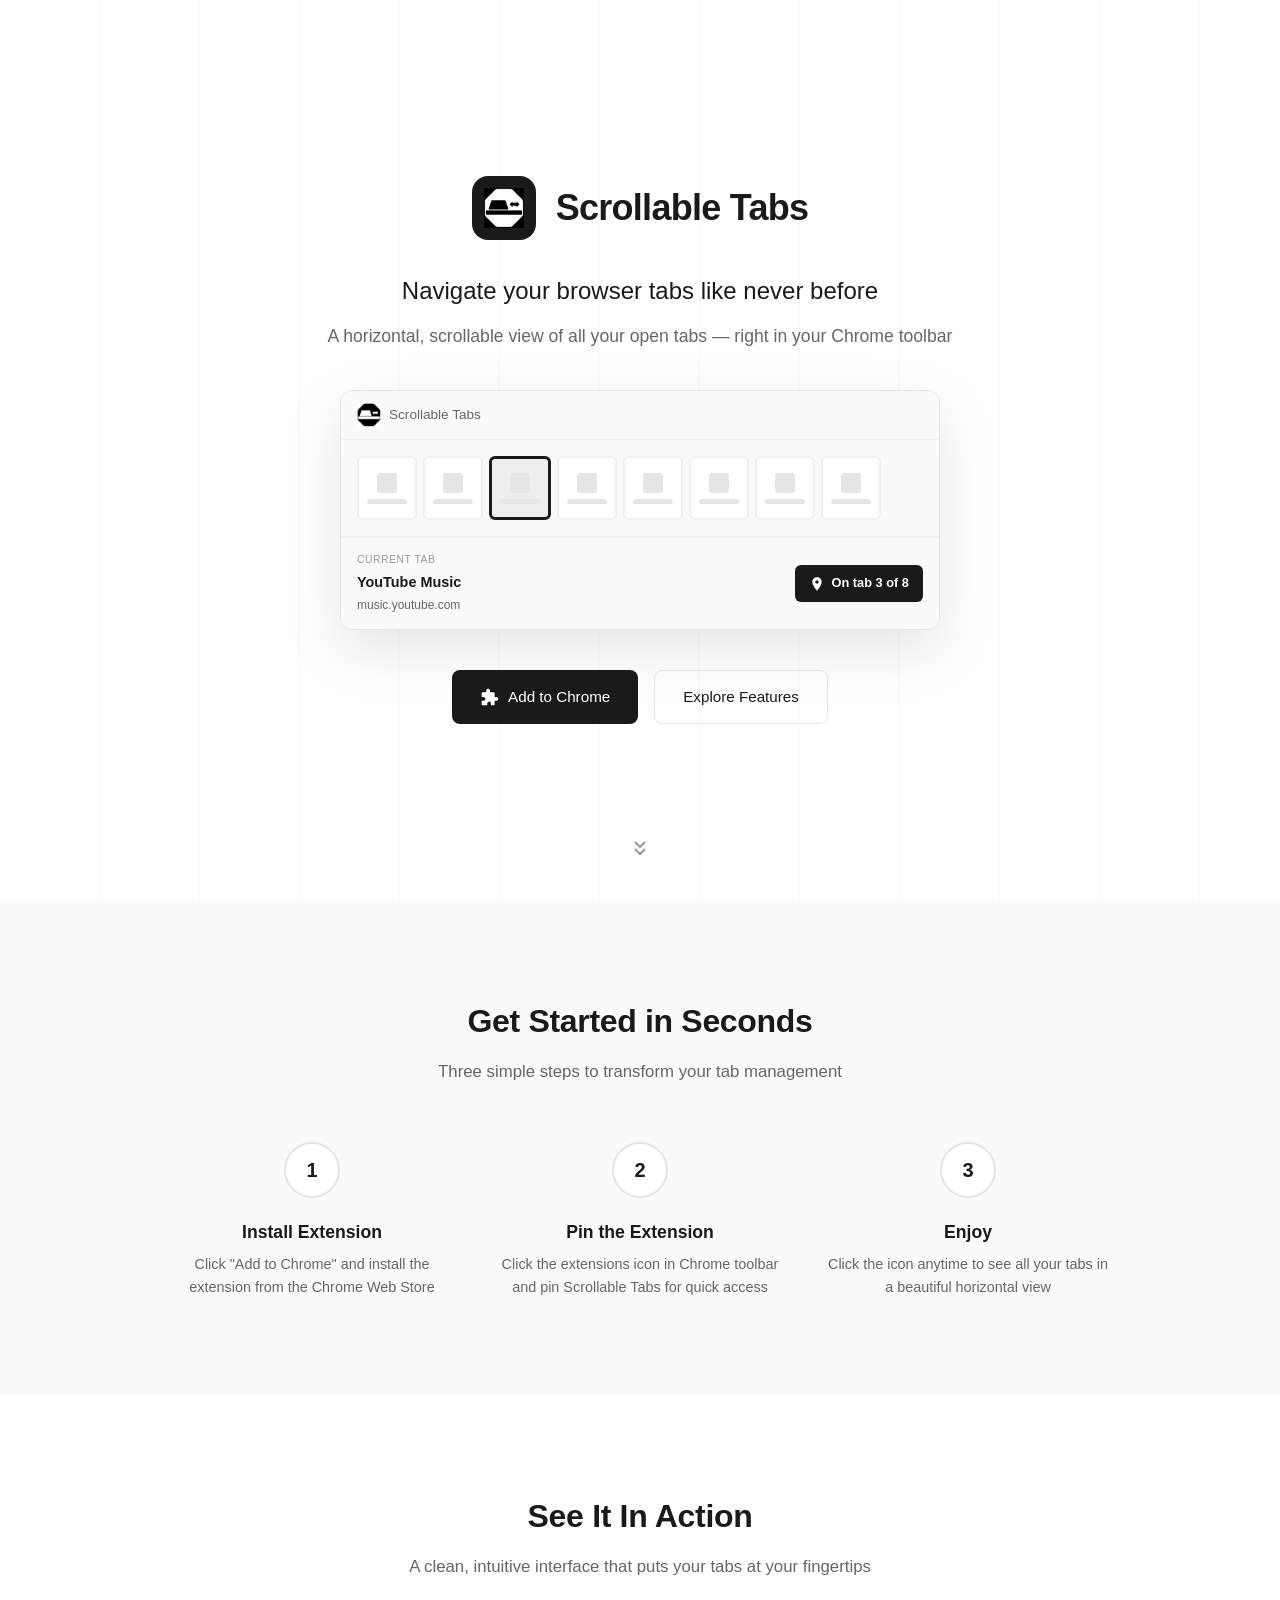
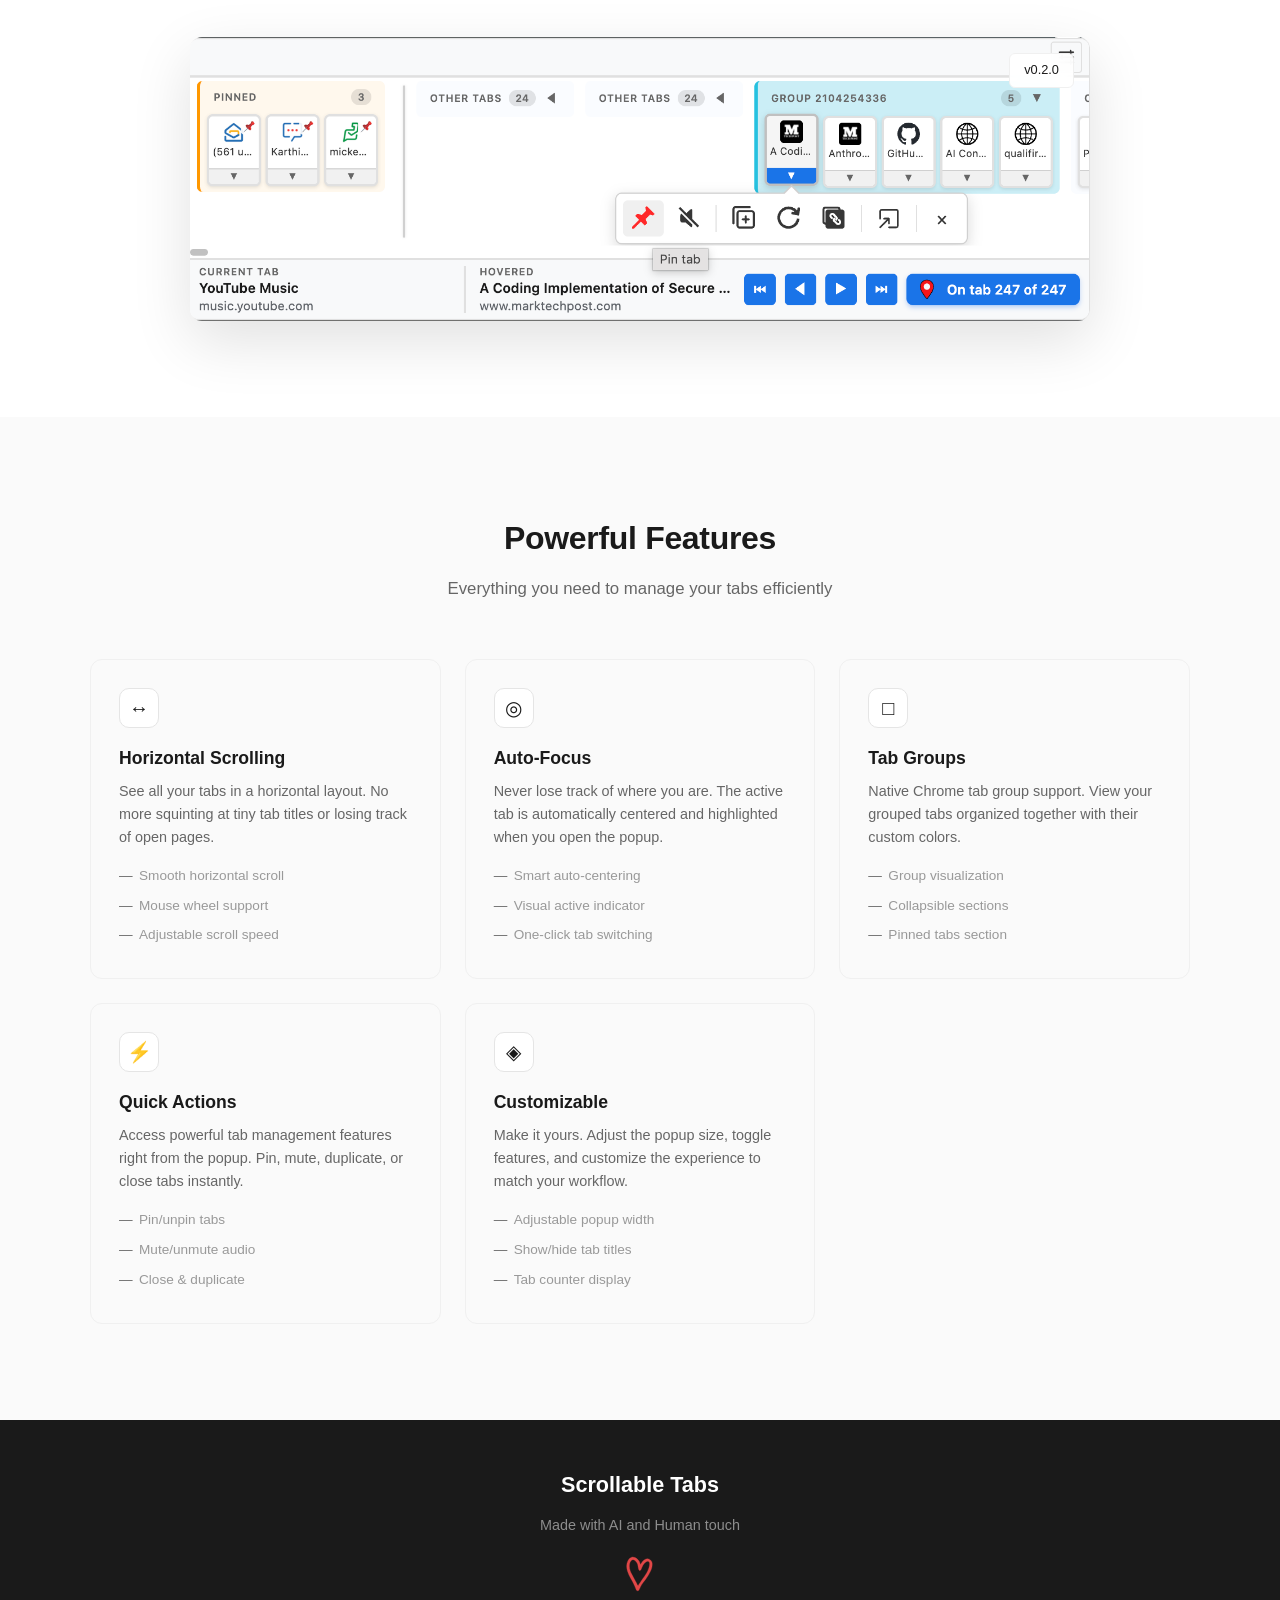
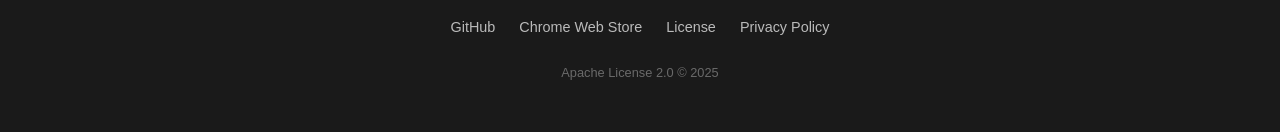
==== commit 7f505650: "feat: add promo assets, enhance the website UI according to promo" ====
--- a/index.html
+++ b/index.html
@@ -19,6 +19,68 @@
       </div>
       <p class="tagline">Navigate your browser tabs like never before</p>
       <p class="subtitle">A horizontal, scrollable view of all your open tabs — right in your Chrome toolbar</p>
+      
+      <!-- Extension Mockup -->
+      <div class="extension-mockup">
+        <div class="mockup-header">
+          <div class="mockup-icon">
+            <img src="assets/icons/icon128.png" alt="">
+          </div>
+          <span class="mockup-title">Scrollable Tabs</span>
+        </div>
+        <div class="mockup-tabs">
+          <div class="mock-tab">
+            <div class="mock-tab-icon"></div>
+            <div class="mock-tab-title"></div>
+          </div>
+          <div class="mock-tab">
+            <div class="mock-tab-icon"></div>
+            <div class="mock-tab-title"></div>
+          </div>
+          <div class="mock-tab active">
+            <div class="mock-tab-icon"></div>
+            <div class="mock-tab-title"></div>
+          </div>
+          <div class="mock-tab">
+            <div class="mock-tab-icon"></div>
+            <div class="mock-tab-title"></div>
+          </div>
+          <div class="mock-tab">
+            <div class="mock-tab-icon"></div>
+            <div class="mock-tab-title"></div>
+          </div>
+          <div class="mock-tab">
+            <div class="mock-tab-icon"></div>
+            <div class="mock-tab-title"></div>
+          </div>
+          <div class="mock-tab">
+            <div class="mock-tab-icon"></div>
+            <div class="mock-tab-title"></div>
+          </div>
+          <div class="mock-tab">
+            <div class="mock-tab-icon"></div>
+            <div class="mock-tab-title"></div>
+          </div>
+        </div>
+        <div class="mockup-info">
+          <div class="mockup-info-left">
+            <div class="info-section">
+              <span class="info-label">Current Tab</span>
+              <span class="info-title">YouTube Music</span>
+              <span class="info-url">music.youtube.com</span>
+            </div>
+          </div>
+          <div class="mockup-info-right">
+            <div class="tab-counter-badge">
+              <svg class="counter-icon" viewBox="0 0 24 24" fill="currentColor">
+                <path d="M12 2C8.13 2 5 5.13 5 9c0 5.25 7 13 7 13s7-7.75 7-13c0-3.87-3.13-7-7-7zm0 9.5c-1.38 0-2.5-1.12-2.5-2.5s1.12-2.5 2.5-2.5 2.5 1.12 2.5 2.5-1.12 2.5-2.5 2.5z"/>
+              </svg>
+              <span>On tab 3 of 8</span>
+            </div>
+          </div>
+        </div>
+      </div>
+      
       <div class="cta-buttons">
         <a href="#install" class="btn btn-primary">
           <svg fill="currentColor" width="20" height="20" viewBox="0 0 24 24" xmlns="http://www.w3.org/2000/svg">
@@ -28,6 +90,20 @@
         </a>
         <a href="#features" class="btn btn-secondary">Explore Features</a>
       </div>
+    </div>
+    <div class="scroll-indicator">
+      <svg width="24" height="24" viewBox="0 0 24 24" fill="none" stroke="currentColor" stroke-width="2">
+        <path d="M7 13l5 5 5-5M7 6l5 5 5-5"/>
+      </svg>
+    </div>
+  </section>
+
+  <!-- How It Works Section -->
+  <section class="how-it-works" id="install">
+    <div class="container">
+      <h2 class="section-title">Get Started in Seconds</h2>
+      <p class="section-subtitle">Three simple steps to transform your tab management</p>
+      
       <div class="steps-container">
         <div class="step">
           <div class="step-number">1</div>
@@ -36,19 +112,14 @@
         </div>
         <div class="step">
           <div class="step-number">2</div>
-          <h3 class="step-title">Pin the extension</h3>
-          <p class="step-desc">Click extension icon in Chrome toolbar. Find and pin the Scrollable Tabs icon.</p>
+          <h3 class="step-title">Pin the Extension</h3>
+          <p class="step-desc">Click the extensions icon in Chrome toolbar and pin Scrollable Tabs for quick access</p>
         </div>
         <div class="step">
           <div class="step-number">3</div>
           <h3 class="step-title">Enjoy</h3>
-          <p class="step-desc">Navigate, organize, and manage your tabs with ease</p>
-        </div>
-      </div>
-      <div class="scroll-indicator">
-        <svg width="24" height="24" viewBox="0 0 24 24" fill="none" stroke="currentColor" stroke-width="2">
-          <path d="M7 13l5 5 5-5M7 6l5 5 5-5"/>
-        </svg>
+          <p class="step-desc">Click the icon anytime to see all your tabs in a beautiful horizontal view</p>
+        </div>
       </div>
     </div>
   </section>
--- a/styles/home.css
+++ b/styles/home.css
@@ -17,17 +17,38 @@
   position: relative;
 }
 
+/* Grid background pattern */
+.hero::before {
+  content: '';
+  position: absolute;
+  top: 0;
+  left: 0;
+  right: 0;
+  bottom: 0;
+  background: 
+    repeating-linear-gradient(
+      90deg,
+      transparent,
+      transparent 98px,
+      rgba(0,0,0,0.02) 98px,
+      rgba(0,0,0,0.02) 100px
+    );
+  pointer-events: none;
+}
+
 .hero-content {
-  max-width: 700px;
+  max-width: 800px;
+  position: relative;
+  z-index: 1;
 }
 
 .hero .logo-container {
-  margin-bottom: 2.5rem;
+  margin-bottom: 2rem;
   animation: fadeInDown 0.8s ease-out;
 }
 
 .tagline {
-  font-size: 1.35rem;
+  font-size: 1.5rem;
   color: var(--text);
   margin-bottom: 0.75rem;
   font-weight: 400;
@@ -35,18 +56,161 @@
 }
 
 .subtitle {
-  font-size: 1.05rem;
+  font-size: 1.1rem;
   color: var(--text-muted);
   margin-bottom: 2.5rem;
   animation: fadeInUp 0.8s ease-out 0.4s both;
 }
 
+/* Extension Mockup */
+.extension-mockup {
+  background: var(--surface);
+  border: 1px solid var(--border);
+  border-radius: 12px;
+  box-shadow: 0 20px 60px rgba(0,0,0,0.1);
+  margin: 0 auto 2.5rem;
+  max-width: 600px;
+  overflow: hidden;
+  animation: fadeInUp 0.8s ease-out 0.5s both;
+}
+
+.mockup-header {
+  background: var(--bg);
+  border-bottom: 1px solid var(--border-light);
+  padding: 0.75rem 1rem;
+  display: flex;
+  align-items: center;
+  gap: 0.5rem;
+}
+
+.mockup-icon {
+  width: 24px;
+  height: 24px;
+  border-radius: 4px;
+  overflow: hidden;
+}
+
+.mockup-icon img {
+  width: 100%;
+  height: 100%;
+  object-fit: contain;
+}
+
+.mockup-title {
+  font-size: 0.85rem;
+  font-weight: 500;
+  color: var(--text-muted);
+}
+
+.mockup-tabs {
+  display: flex;
+  gap: 6px;
+  padding: 1rem;
+  overflow-x: auto;
+  background: var(--bg);
+  scrollbar-width: none;
+  -ms-overflow-style: none;
+}
+
+.mockup-tabs::-webkit-scrollbar {
+  display: none;
+}
+
+.mock-tab {
+  min-width: 56px;
+  height: 64px;
+  background: var(--surface);
+  border: 2px solid var(--border-light);
+  border-radius: 6px;
+  display: flex;
+  flex-direction: column;
+  align-items: center;
+  justify-content: center;
+  gap: 6px;
+  padding: 8px;
+  flex-shrink: 0;
+  transition: all 0.2s ease;
+}
+
+.mock-tab.active {
+  border-color: var(--primary);
+  border-width: 3px;
+  background: rgba(26, 26, 26, 0.05);
+}
+
+.mock-tab-icon {
+  width: 20px;
+  height: 20px;
+  background: var(--border);
+  border-radius: 3px;
+}
+
+.mock-tab-title {
+  width: 40px;
+  height: 5px;
+  background: var(--border);
+  border-radius: 2px;
+}
+
+.mockup-info {
+  background: var(--bg);
+  border-top: 2px solid var(--border-light);
+  padding: 0.875rem 1rem;
+  display: flex;
+  justify-content: space-between;
+  align-items: center;
+}
+
+.mockup-info-left {
+  text-align: left;
+}
+
+.info-section {
+  display: flex;
+  flex-direction: column;
+  gap: 2px;
+}
+
+.info-label {
+  font-size: 0.65rem;
+  color: var(--text-light);
+  text-transform: uppercase;
+  letter-spacing: 0.05em;
+}
+
+.info-title {
+  font-size: 0.9rem;
+  font-weight: 600;
+  color: var(--text);
+}
+
+.info-url {
+  font-size: 0.75rem;
+  color: var(--text-muted);
+}
+
+.tab-counter-badge {
+  background: var(--primary);
+  color: white;
+  padding: 0.5rem 0.875rem;
+  border-radius: 6px;
+  font-size: 0.8rem;
+  font-weight: 600;
+  display: flex;
+  align-items: center;
+  gap: 0.4rem;
+}
+
+.counter-icon {
+  width: 16px;
+  height: 16px;
+}
+
 .cta-buttons {
   display: flex;
   gap: 1rem;
   justify-content: center;
   flex-wrap: wrap;
-  margin-bottom: 4rem;
   animation: fadeInUp 0.8s ease-out 0.6s both;
 }
 
@@ -61,16 +225,27 @@
   color: var(--text-light);
 }
 
+/* How It Works Section */
+.how-it-works {
+  padding: 6rem 2rem;
+  background: var(--bg);
+}
+
+.how-it-works .container {
+  max-width: 1100px;
+  margin: 0 auto;
+}
+
 /* Screenshot Section */
 .screenshot-section {
   padding: 6rem 2rem;
-  background: var(--bg);
+  background: var(--surface);
 }
 
 /* Features Section */
 .features-section {
   padding: 6rem 2rem;
-  background: var(--surface);
+  background: var(--bg);
 }
 
 .features-grid {
@@ -80,23 +255,57 @@
   margin-top: 2.5rem;
 }
 
-/* How It Works (in Hero) */
-.hero .steps-container {
-  margin-top: 3rem;
-}
-
 /* Responsive */
 @media (max-width: 768px) {
-  .hero .steps-container {
-    margin-top: 2rem;
+  .hero .logo-container {
+    flex-direction: column;
+    gap: 1rem;
+  }
+
+  .logo-text {
+    font-size: 1.75rem;
+  }
+
+  .tagline {
+    font-size: 1.25rem;
+  }
+
+  .section-title {
+    font-size: 1.6rem;
+  }
+
+  .extension-mockup {
+    max-width: 100%;
+    margin: 0 0 2rem;
+  }
+
+  .mockup-tabs {
+    gap: 4px;
+    padding: 0.75rem;
+  }
+
+  .mock-tab {
+    min-width: 48px;
+    height: 56px;
+    padding: 6px;
   }
 
   .features-grid {
     grid-template-columns: 1fr;
+  }
+
+  .steps-container {
+    gap: 2rem;
   }
 
   .cta-buttons {
     flex-direction: column;
     align-items: center;
   }
-}
+
+  .btn {
+    width: 100%;
+    max-width: 260px;
+    justify-content: center;
+  }
+}
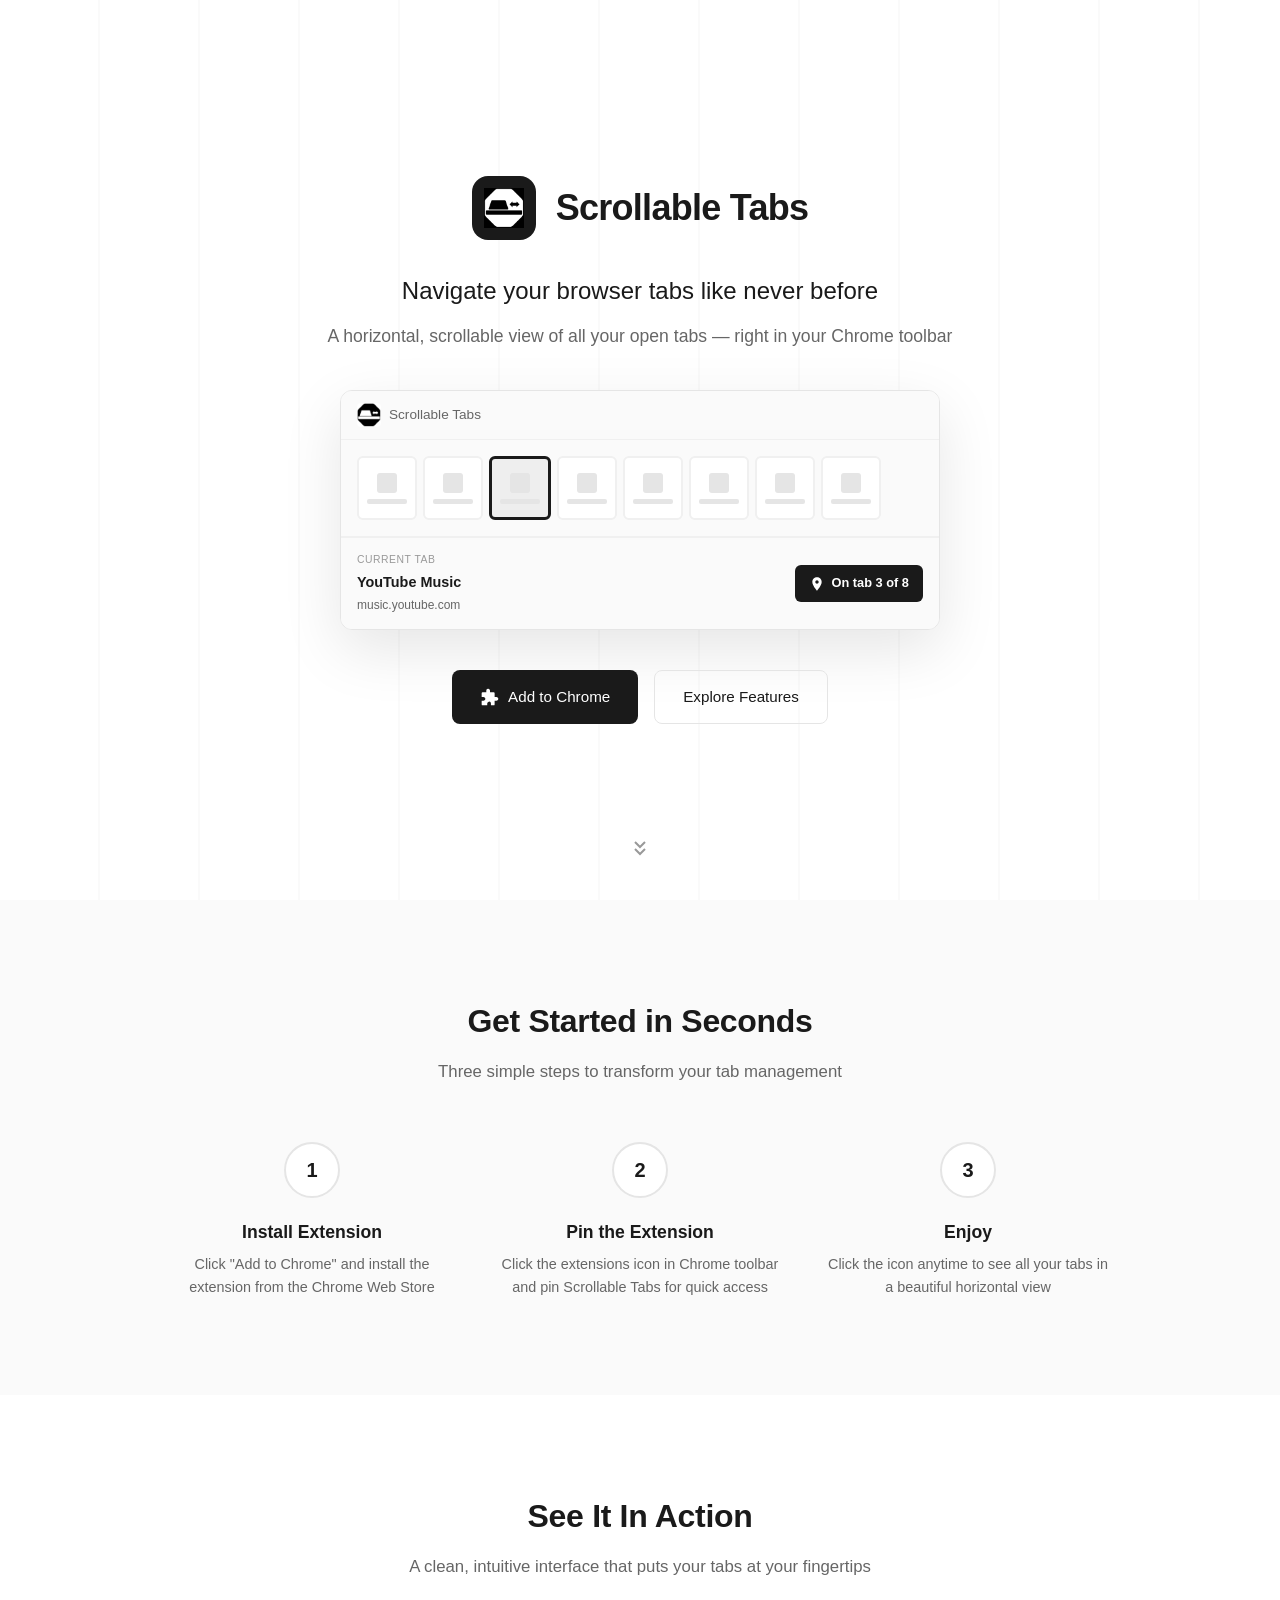
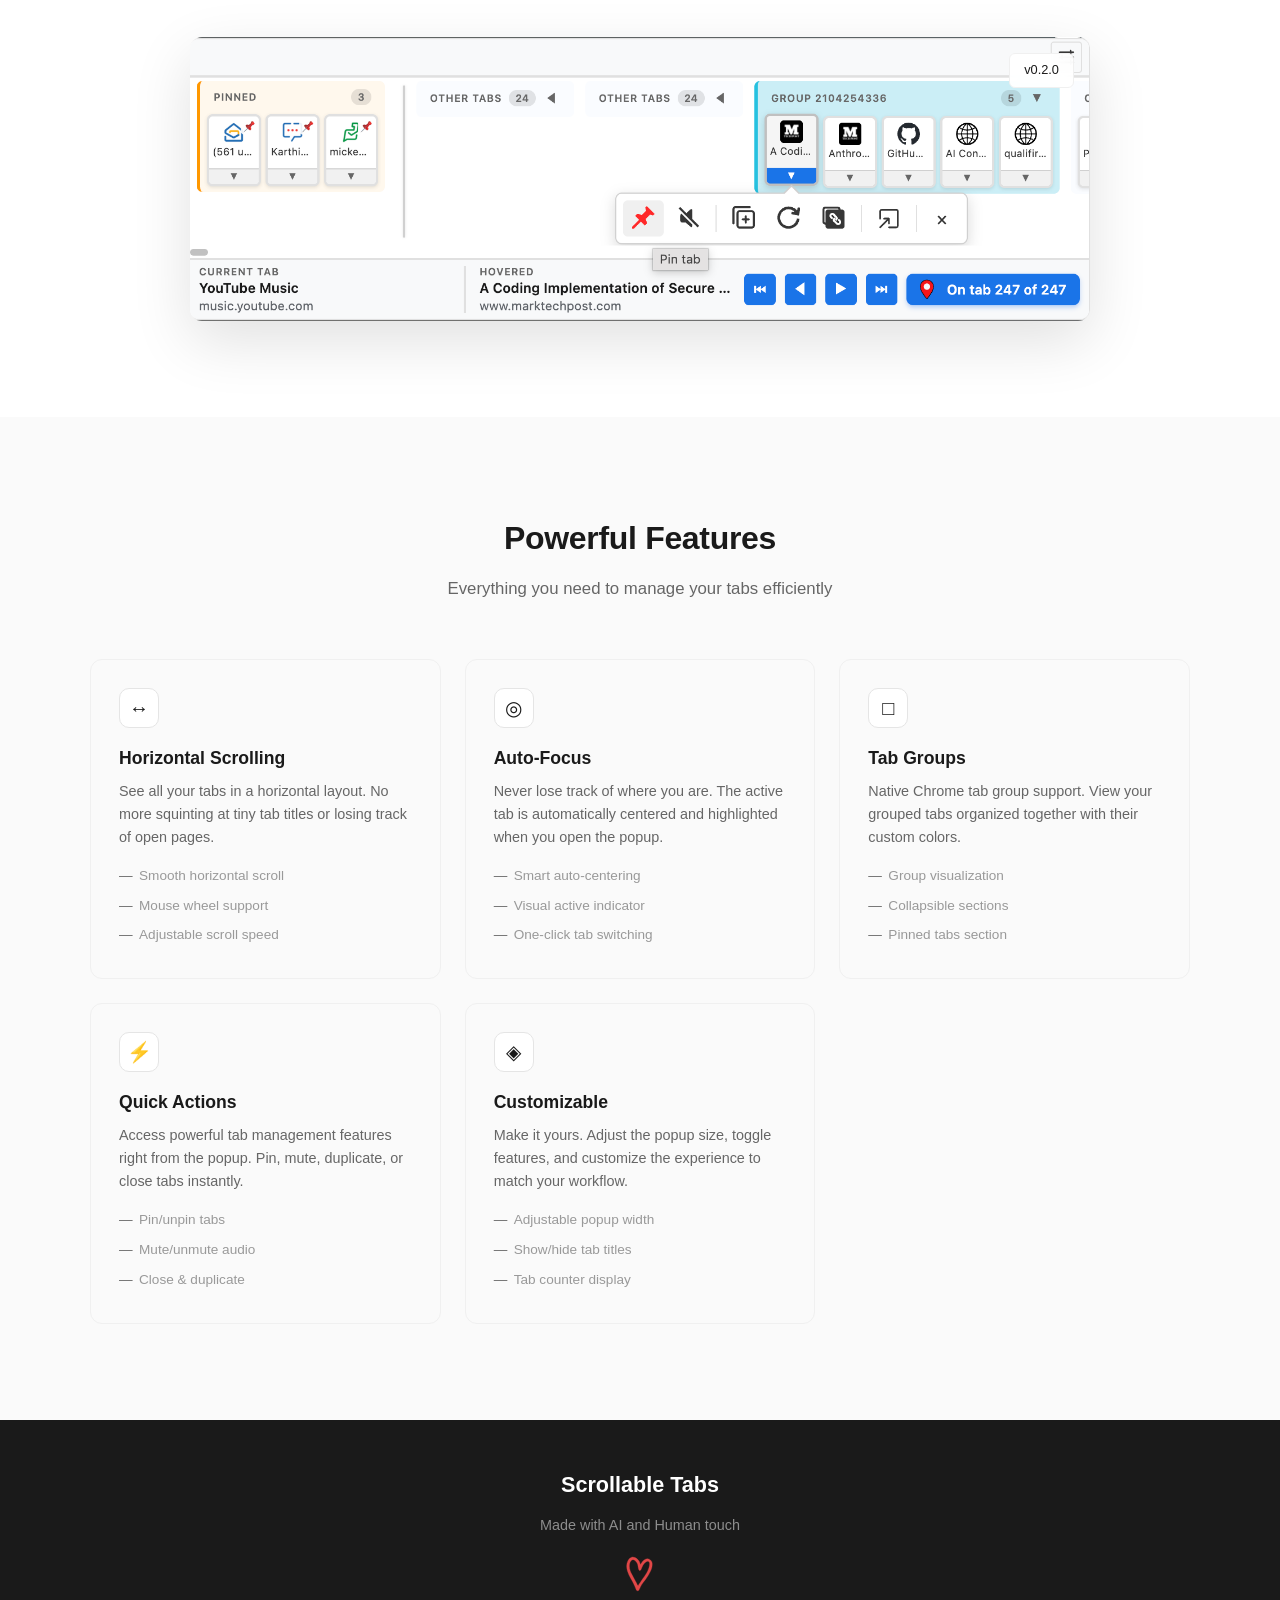
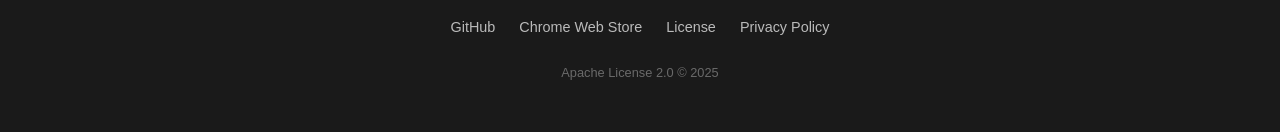
==== commit 298113b8: "fix: css not being applied - add type property" ====
--- a/index.html
+++ b/index.html
@@ -5,7 +5,7 @@
   <meta name="viewport" content="width=device-width, initial-scale=1.0">
   <title>Scrollable Tabs - Chrome Extension</title>
   <link rel="icon" type="image/png" href="assets/icons/icon16.png">
-  <link rel="stylesheet" href="styles/home.css">
+  <link rel="stylesheet" type="text/css" href="styles/home.css">
 </head>
 <body>
   <!-- Hero Section -->
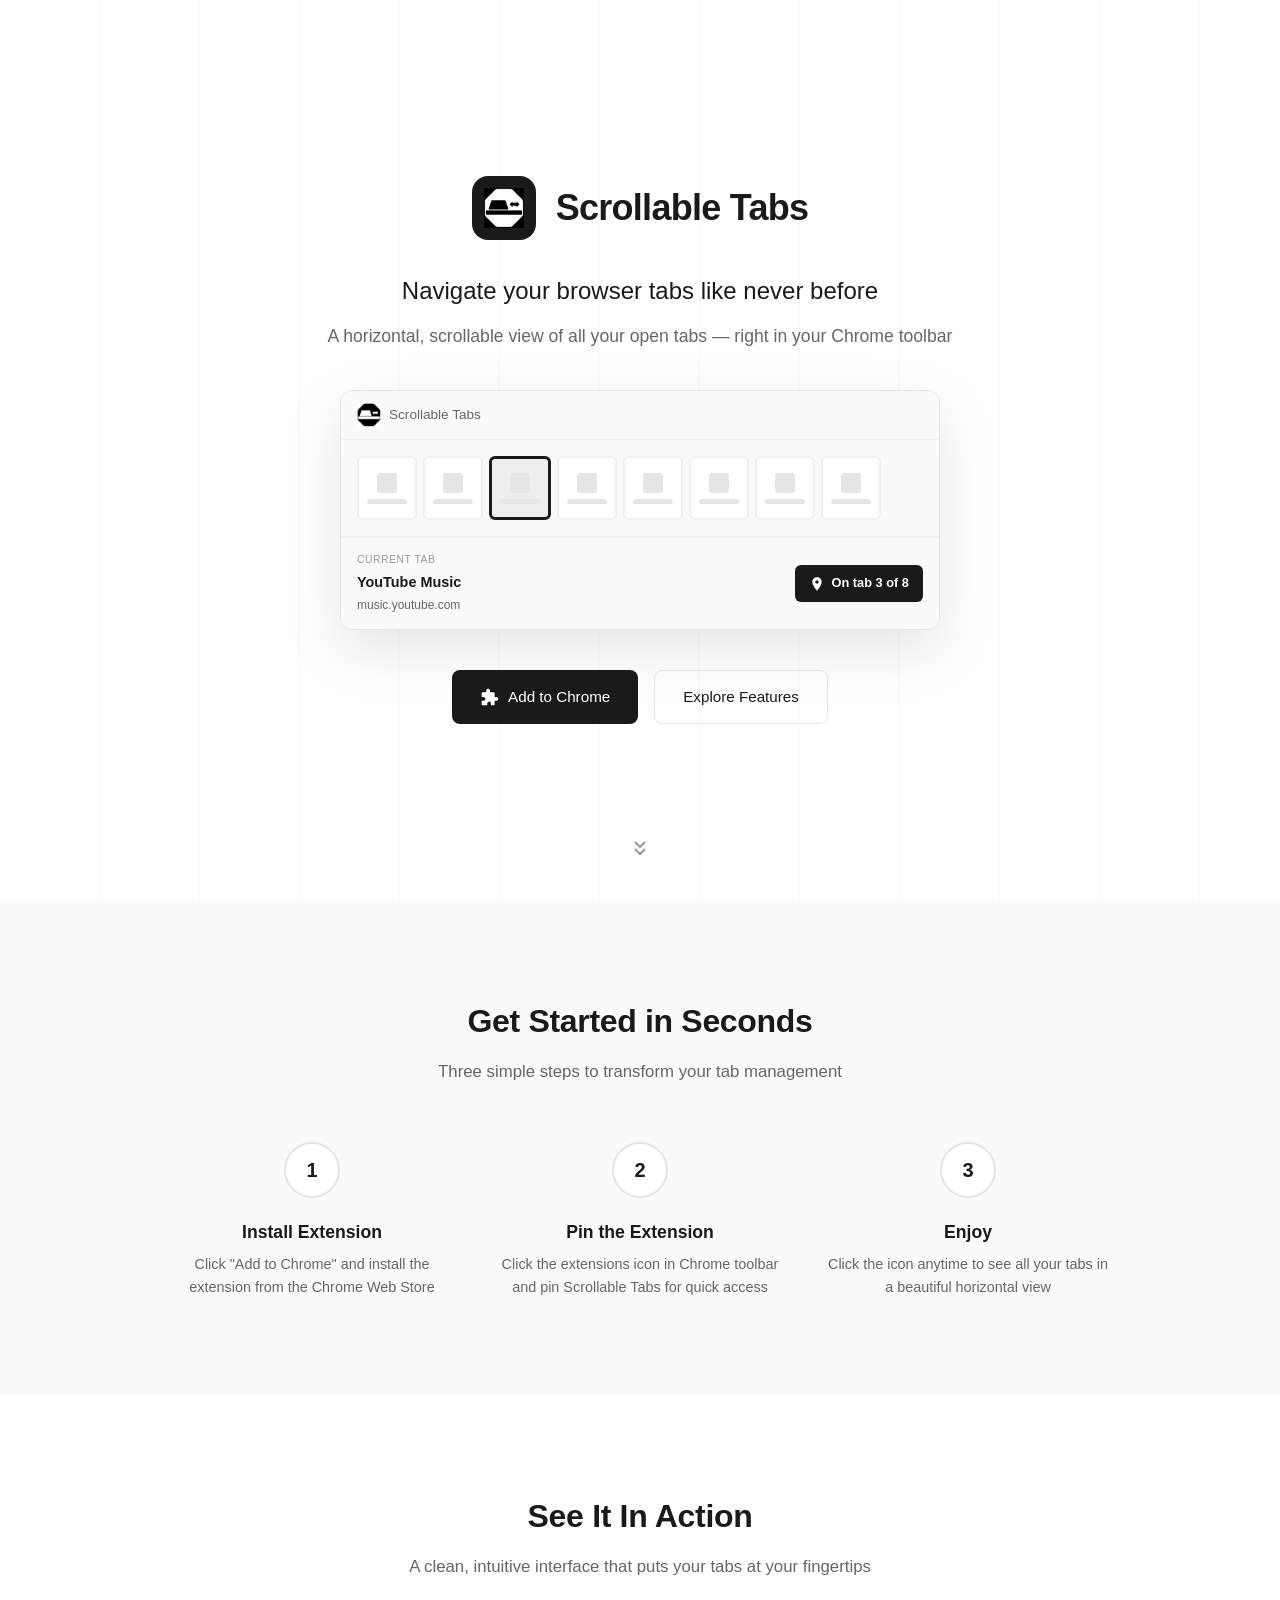
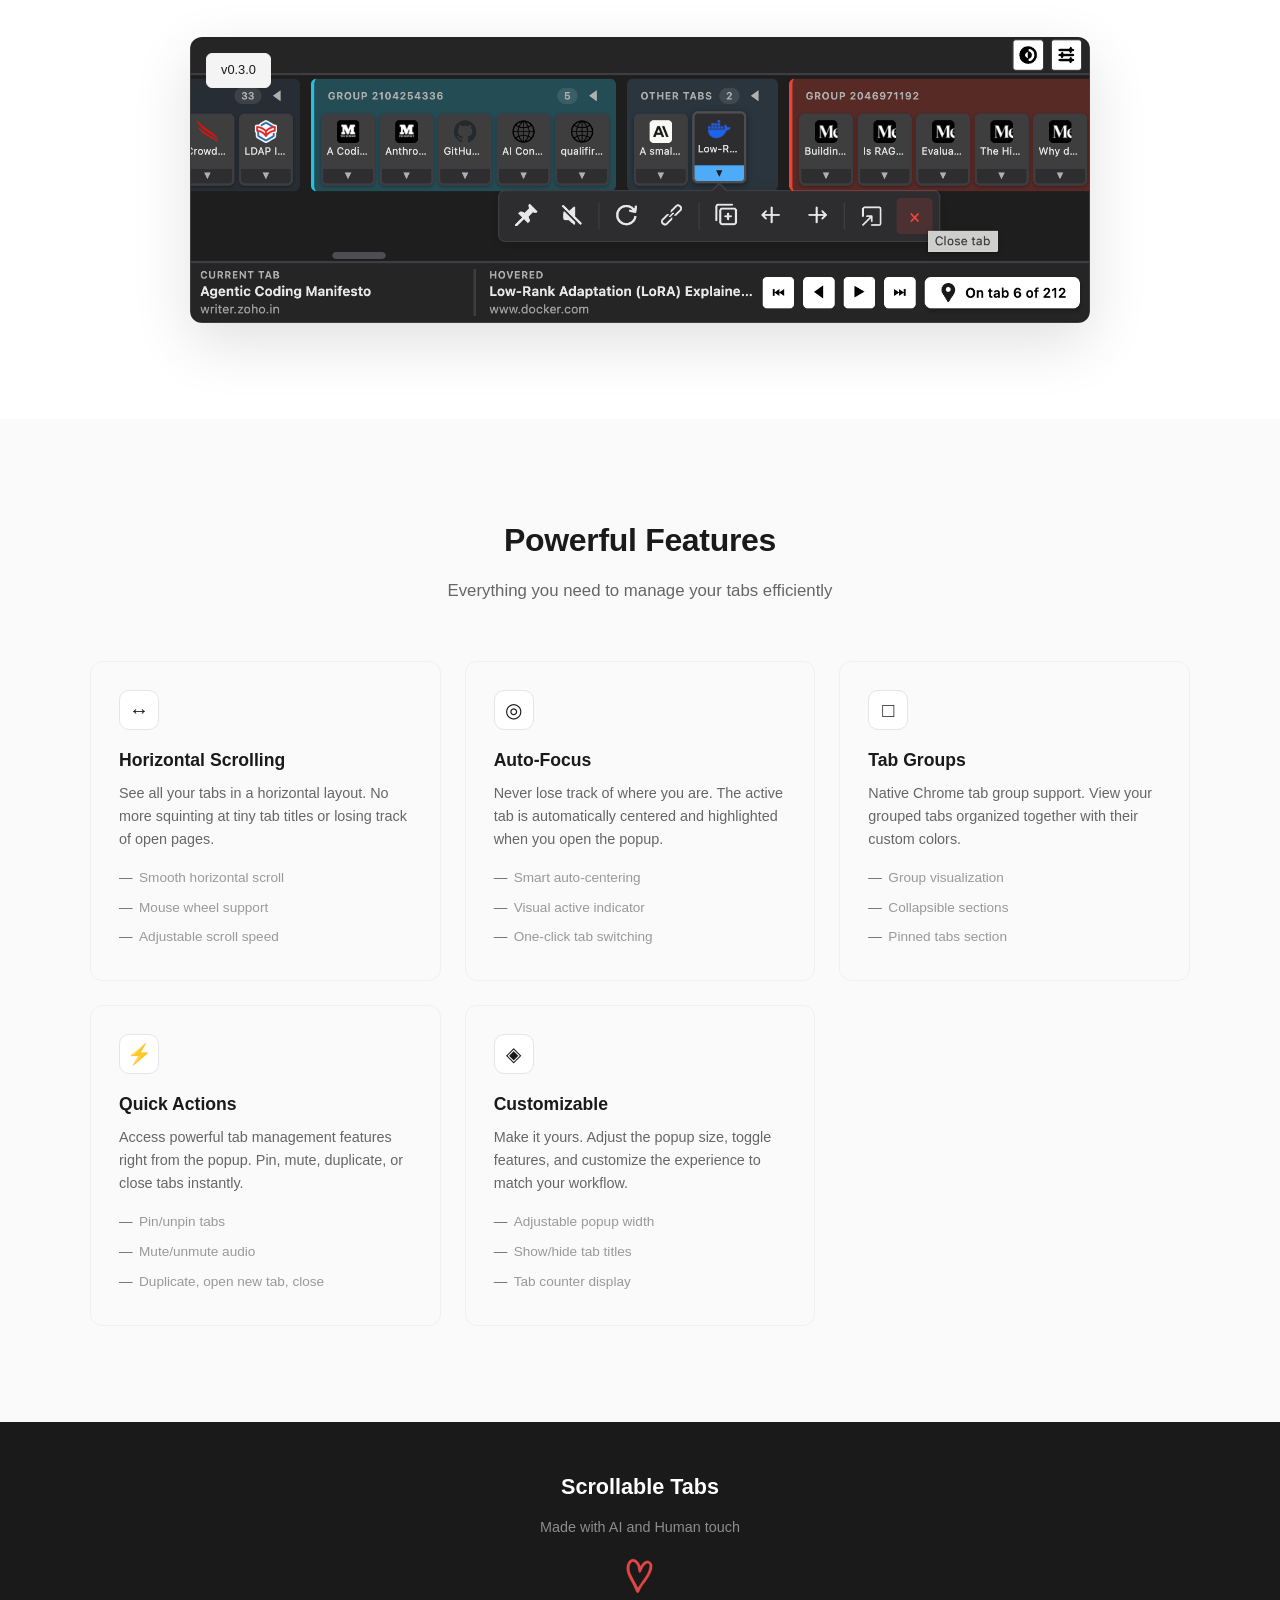
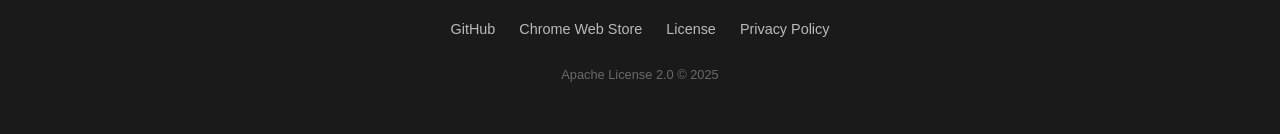
==== commit 2acac8d0: "changes for v0.3.0" ====
--- a/index.html
+++ b/index.html
@@ -131,7 +131,7 @@
       <p class="section-subtitle">A clean, intuitive interface that puts your tabs at your fingertips</p>
       <div class="screenshot-wrapper">
         <img src="assets/screenshot.png" alt="Scrollable Tabs Extension Preview">
-        <div class="screenshot-badge">v0.2.0</div>
+        <div class="screenshot-badge">v0.3.0</div>
       </div>
     </div>
   </section>
@@ -183,7 +183,7 @@
           <ul class="feature-list">
             <li>Pin/unpin tabs</li>
             <li>Mute/unmute audio</li>
-            <li>Close & duplicate</li>
+            <li>Duplicate, open new tab, close</li>
           </ul>
         </div>
 
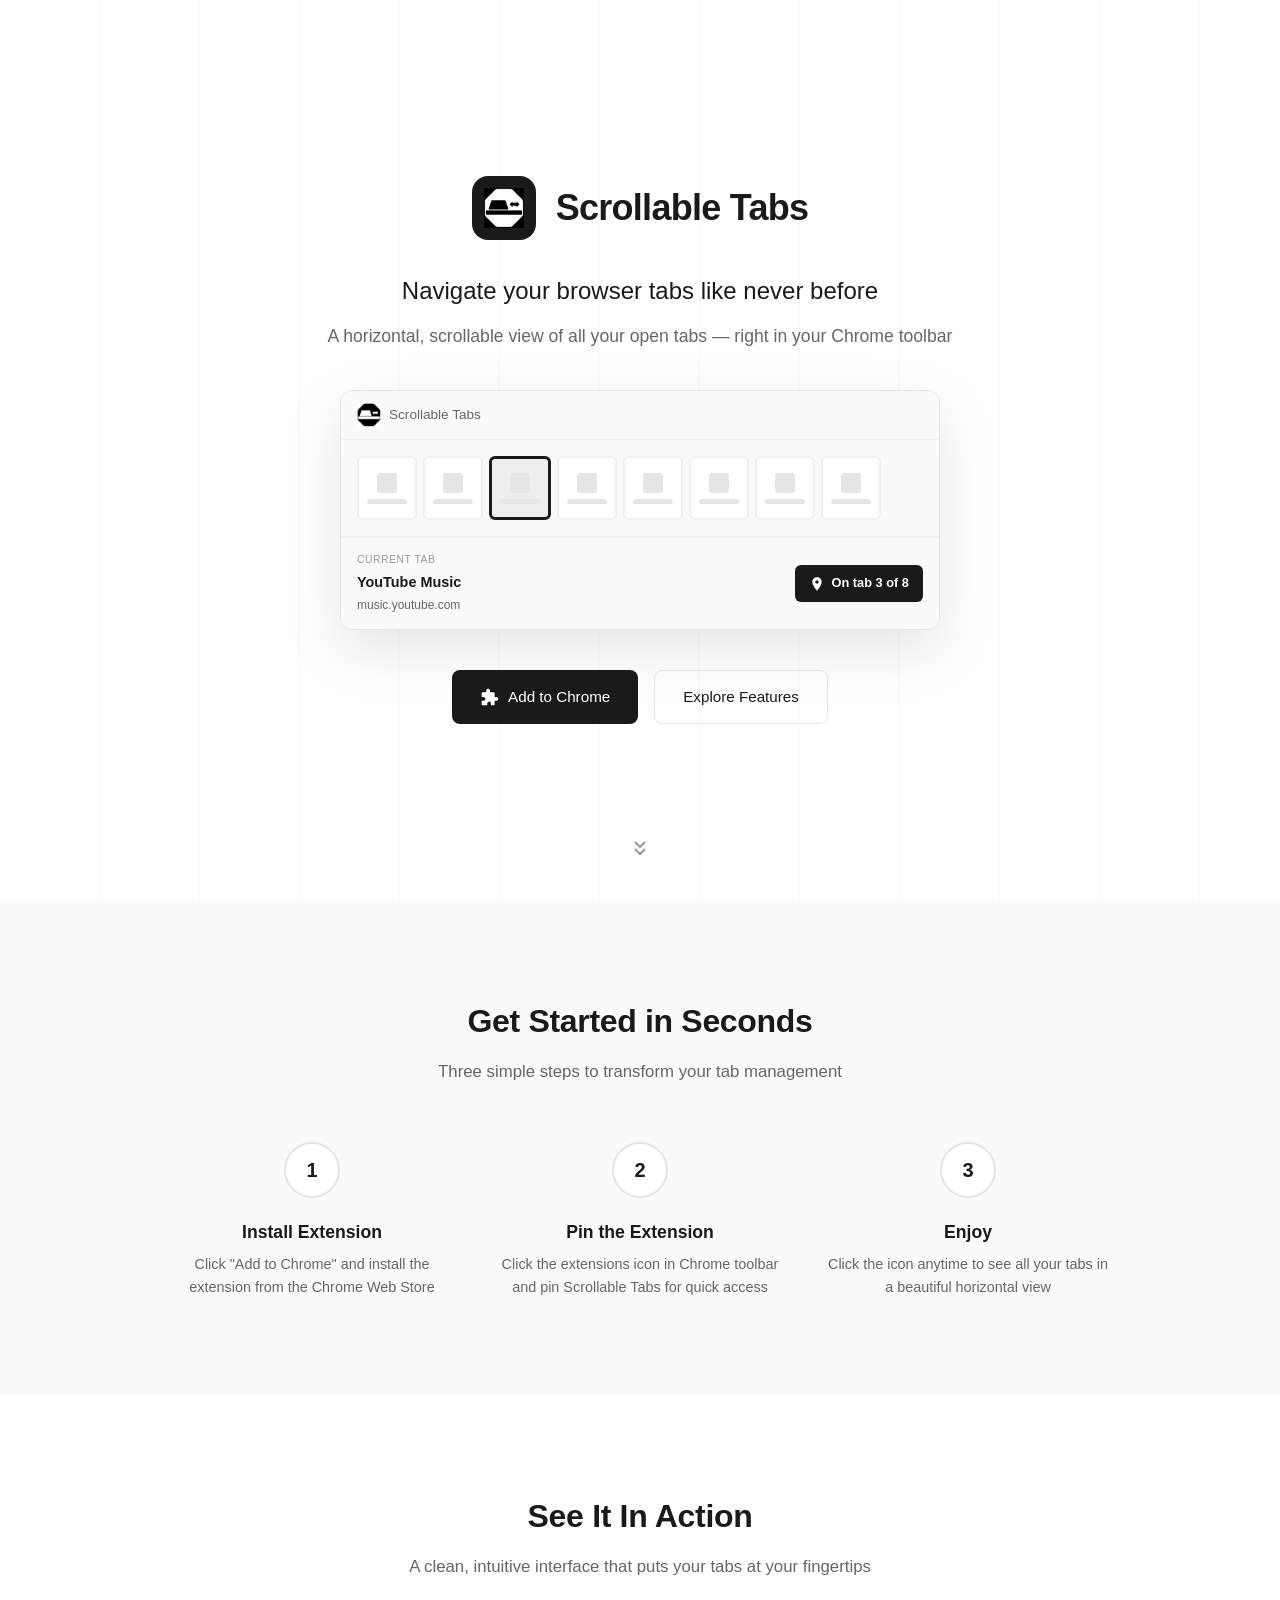
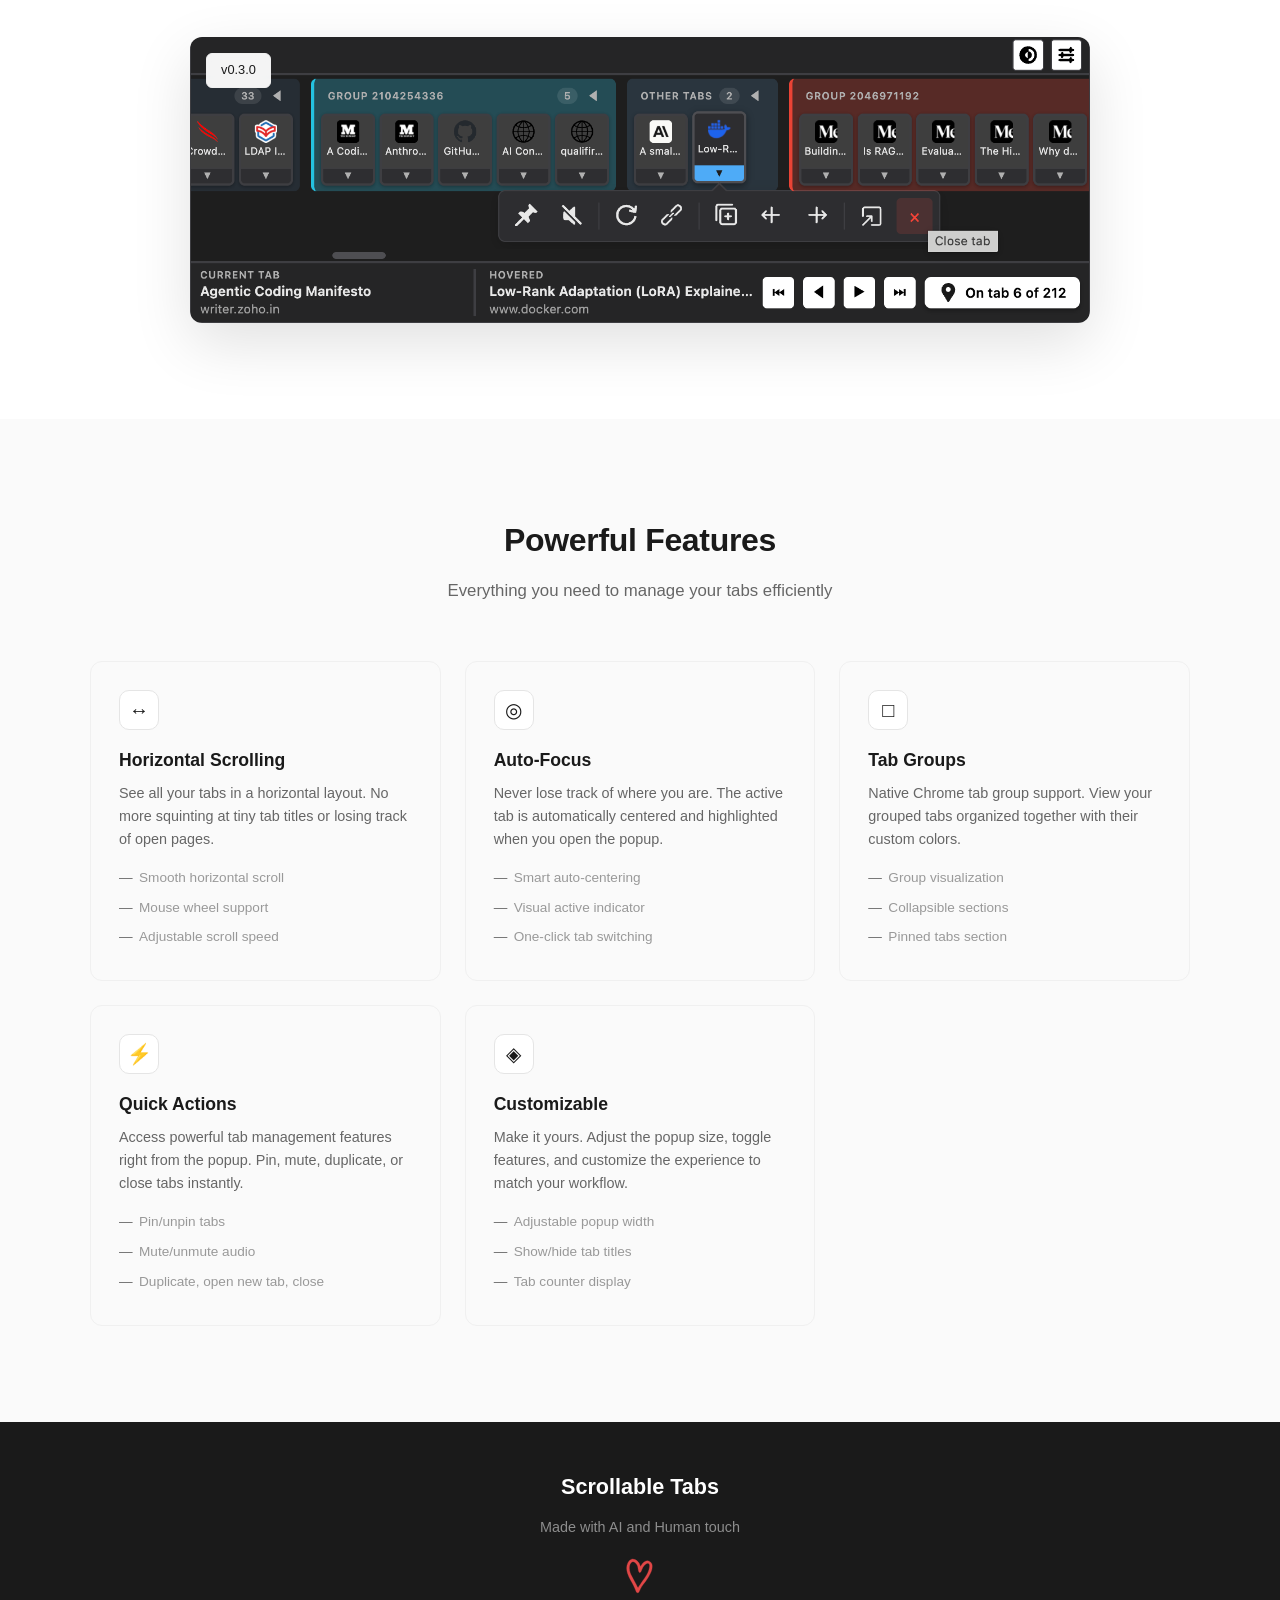
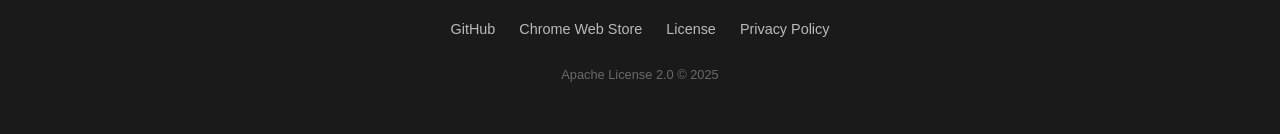
==== commit b3672616: "Update index.html with chrome web store url." ====
--- a/index.html
+++ b/index.html
@@ -82,7 +82,7 @@
       </div>
       
       <div class="cta-buttons">
-        <a href="#install" class="btn btn-primary">
+        <a href="https://chromewebstore.google.com/detail/scrollable-tabs/beneiafglkilogdikodimmbmnkbpnnba" class="btn btn-primary">
           <svg fill="currentColor" width="20" height="20" viewBox="0 0 24 24" xmlns="http://www.w3.org/2000/svg">
             <path d="M2,20.889V16.444H4.222a2.224,2.224,0,0,0,2.192-2.595A2.305,2.305,0,0,0,4.1,12H2V7.556A1.111,1.111,0,0,1,3.111,6.444H7.556V4.222a2.224,2.224,0,0,1,2.6-2.192A2.305,2.305,0,0,1,12,4.341v2.1h4.444a1.112,1.112,0,0,1,1.112,1.112V12h2.1a2.305,2.305,0,0,1,2.311,1.849,2.224,2.224,0,0,1-2.192,2.595H17.556v4.445A1.111,1.111,0,0,1,16.444,22H13.111V19.778a2.224,2.224,0,0,0-2.6-2.192A2.305,2.305,0,0,0,8.667,19.9V22H3.111A1.11,1.11,0,0,1,2,20.889Z"/>
           </svg>
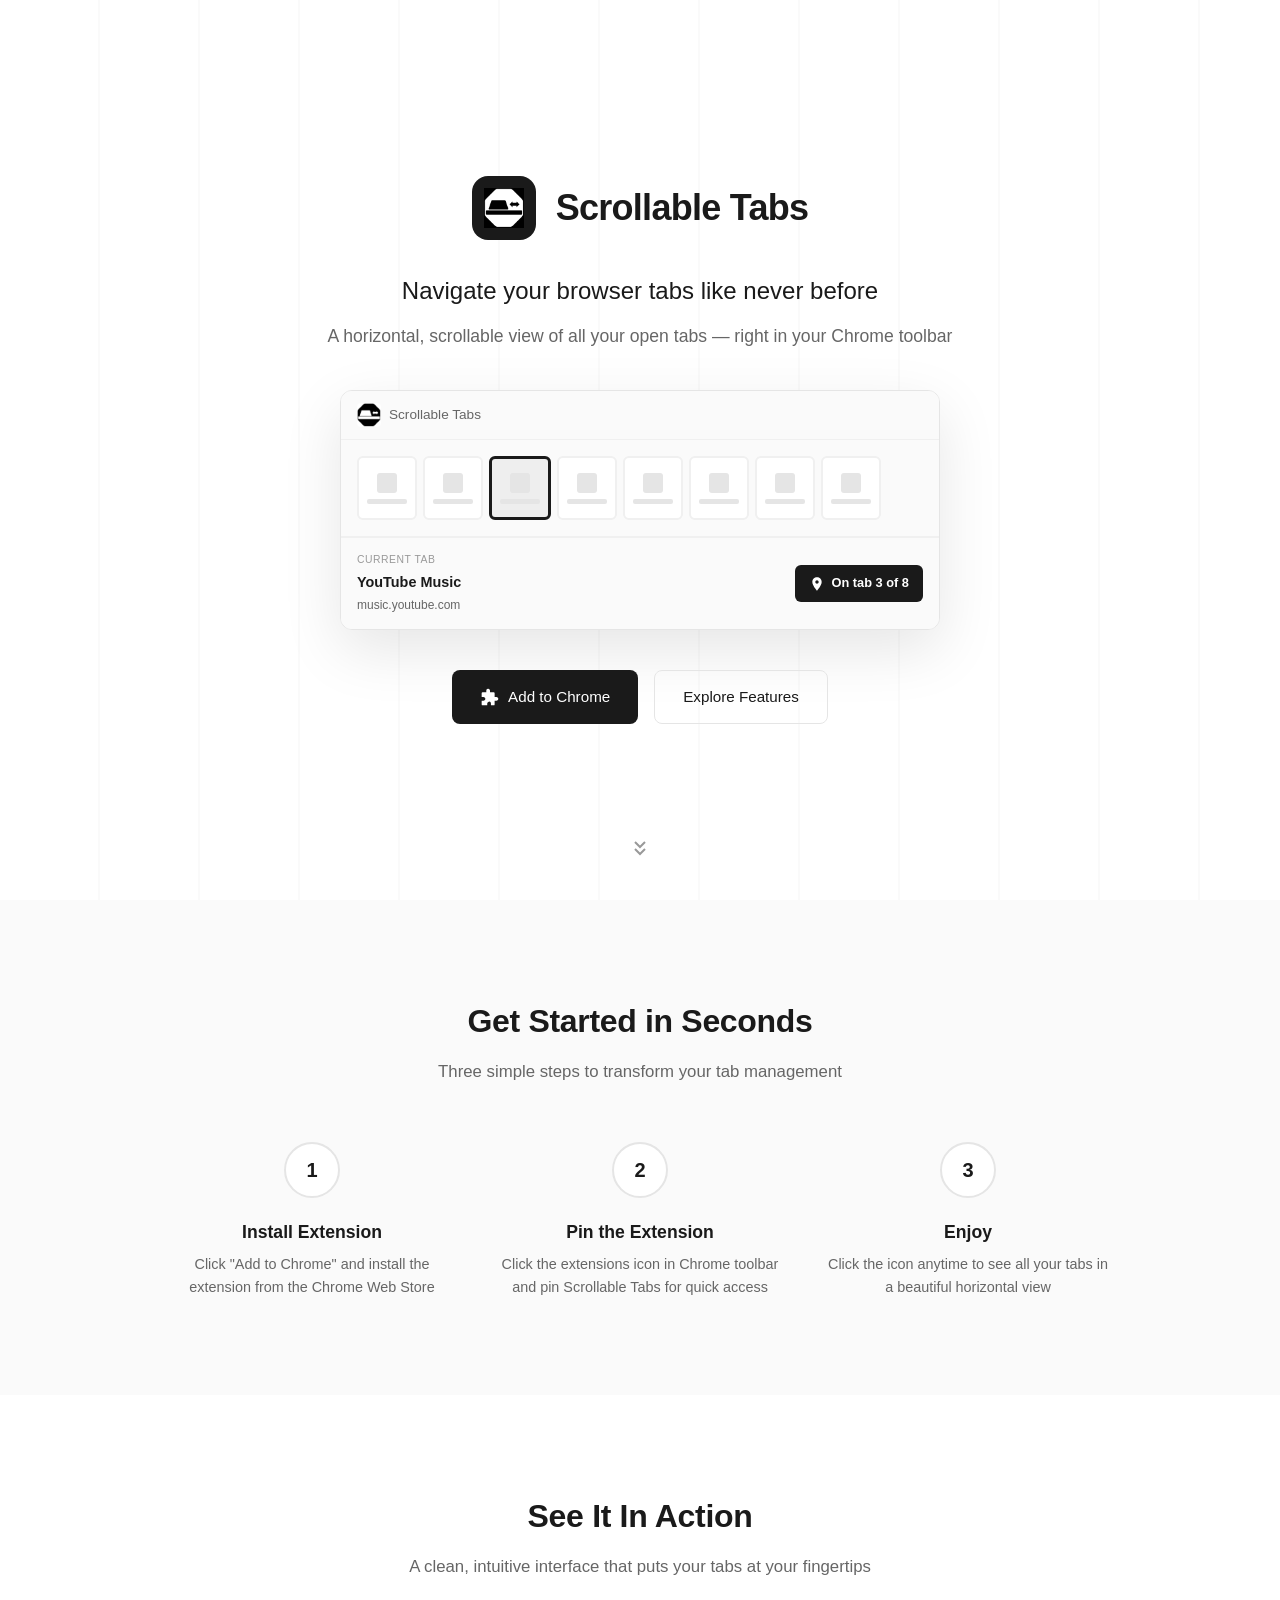
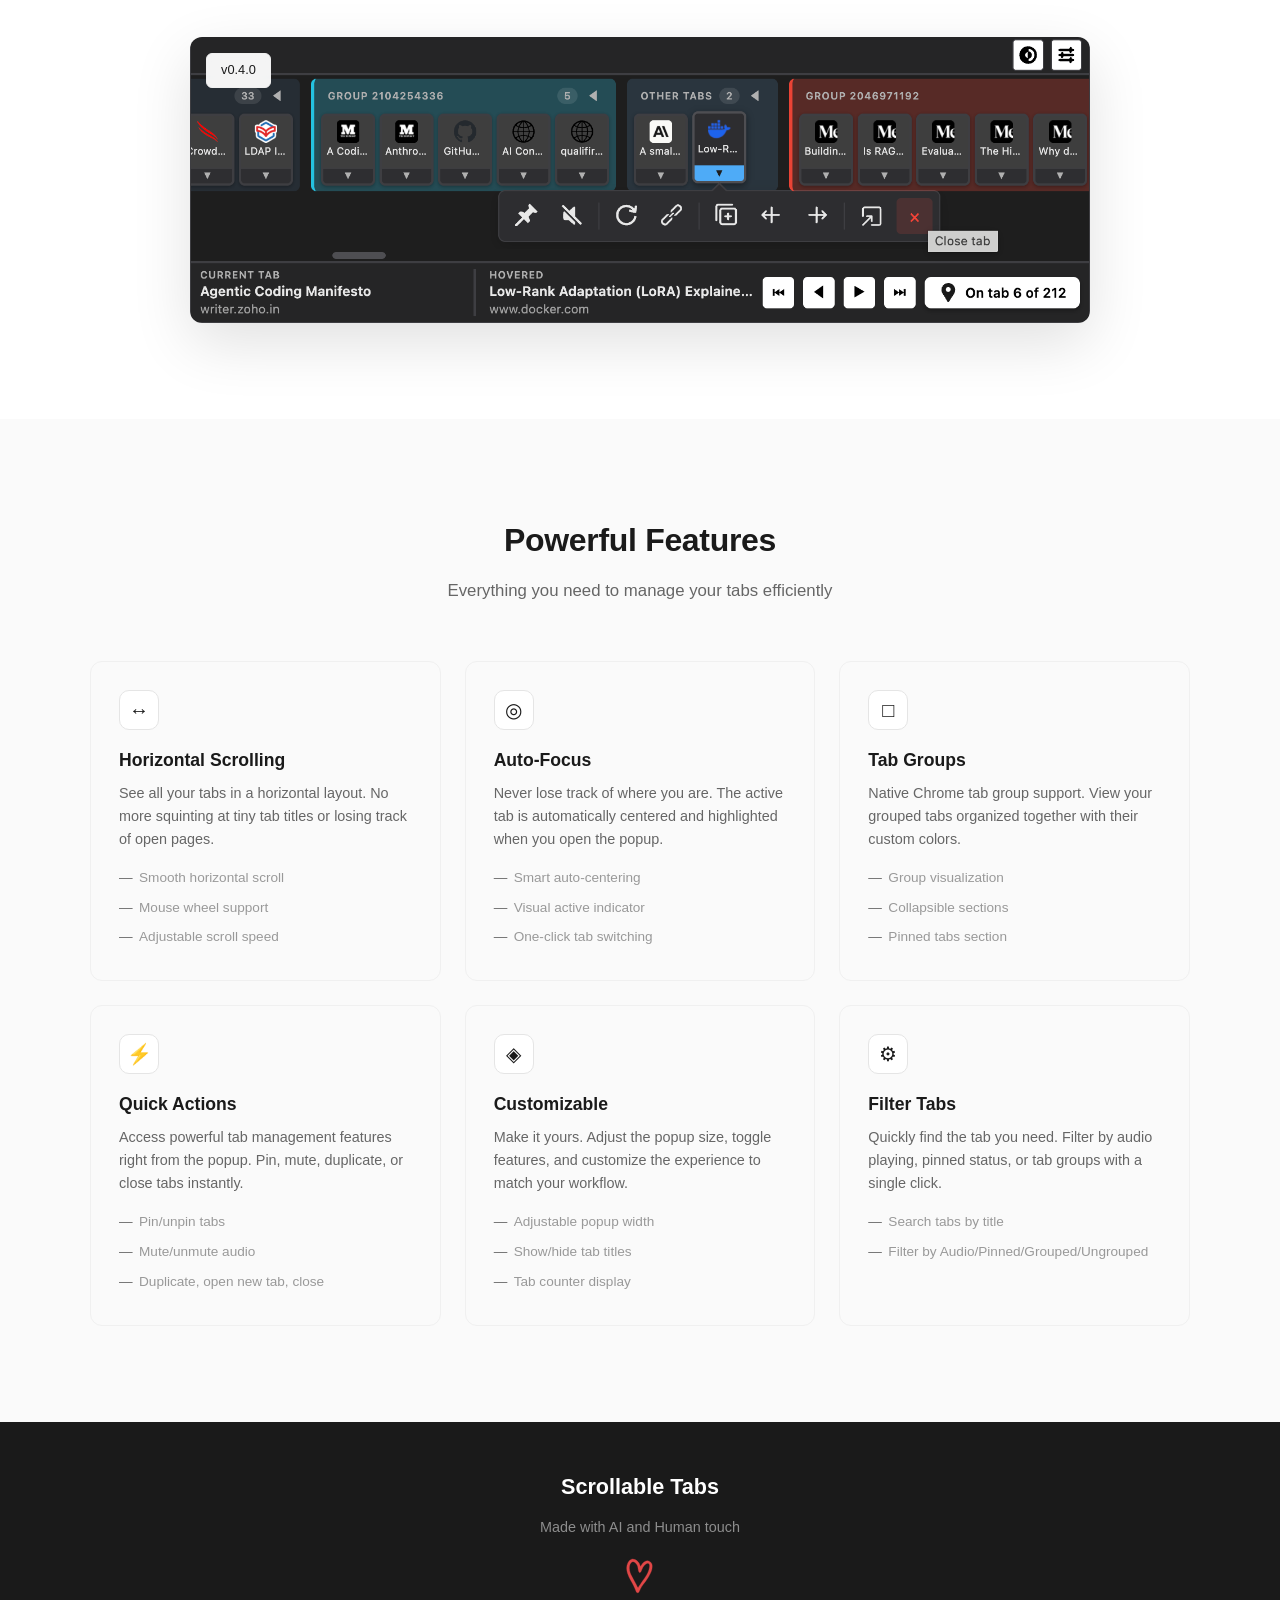
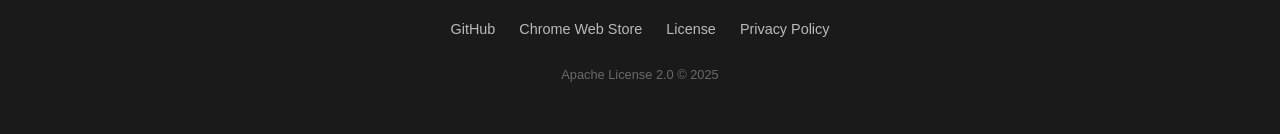
==== commit c9c2741c: "v0.4.0 filter feature update." ====
--- a/index.html
+++ b/index.html
@@ -131,7 +131,7 @@
       <p class="section-subtitle">A clean, intuitive interface that puts your tabs at your fingertips</p>
       <div class="screenshot-wrapper">
         <img src="assets/screenshot.png" alt="Scrollable Tabs Extension Preview">
-        <div class="screenshot-badge">v0.3.0</div>
+        <div class="screenshot-badge">v0.4.0</div>
       </div>
     </div>
   </section>
@@ -195,6 +195,16 @@
             <li>Adjustable popup width</li>
             <li>Show/hide tab titles</li>
             <li>Tab counter display</li>
+          </ul>
+        </div>
+
+        <div class="feature-card">
+          <div class="feature-icon">⚙</div>
+          <h3 class="feature-title">Filter Tabs</h3>
+          <p class="feature-desc">Quickly find the tab you need. Filter by audio playing, pinned status, or tab groups with a single click.</p>
+          <ul class="feature-list">
+            <li>Search tabs by title</li>
+            <li>Filter by Audio/Pinned/Grouped/Ungrouped</li>
           </ul>
         </div>
       </div>
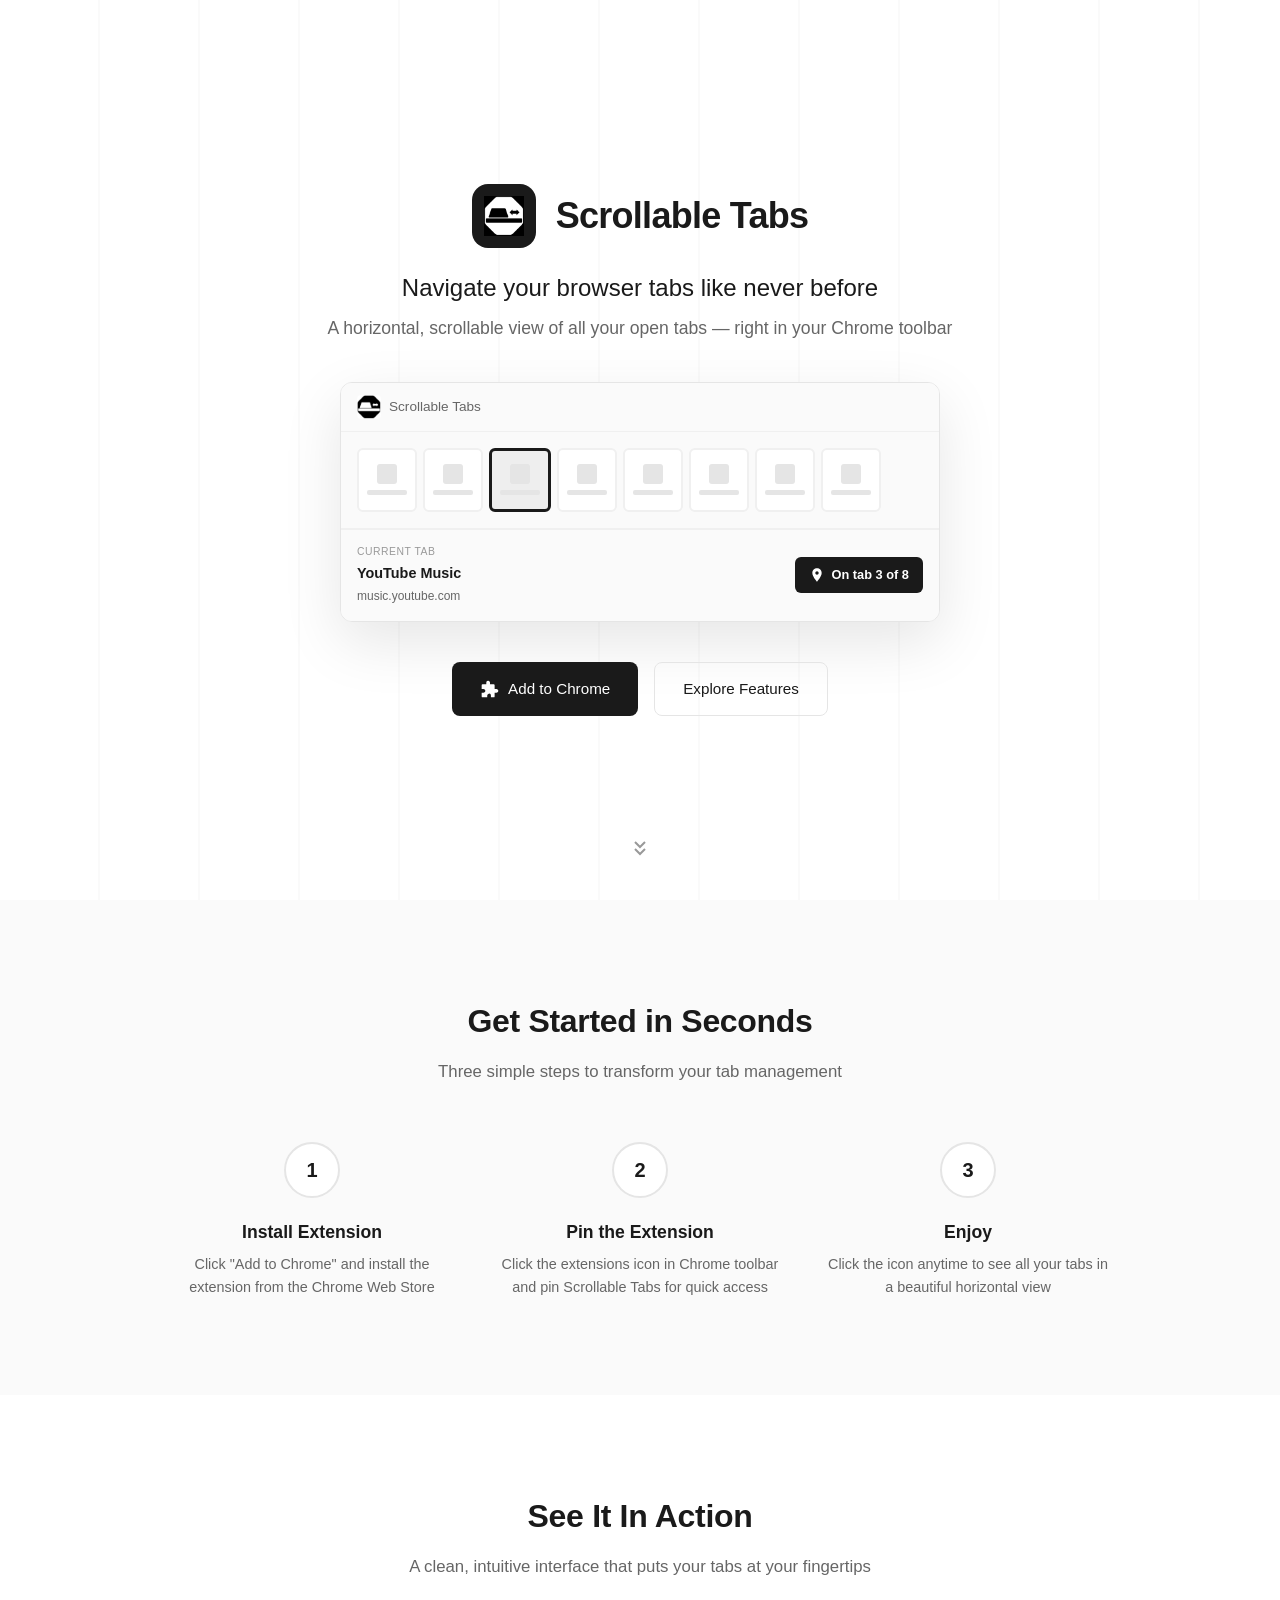
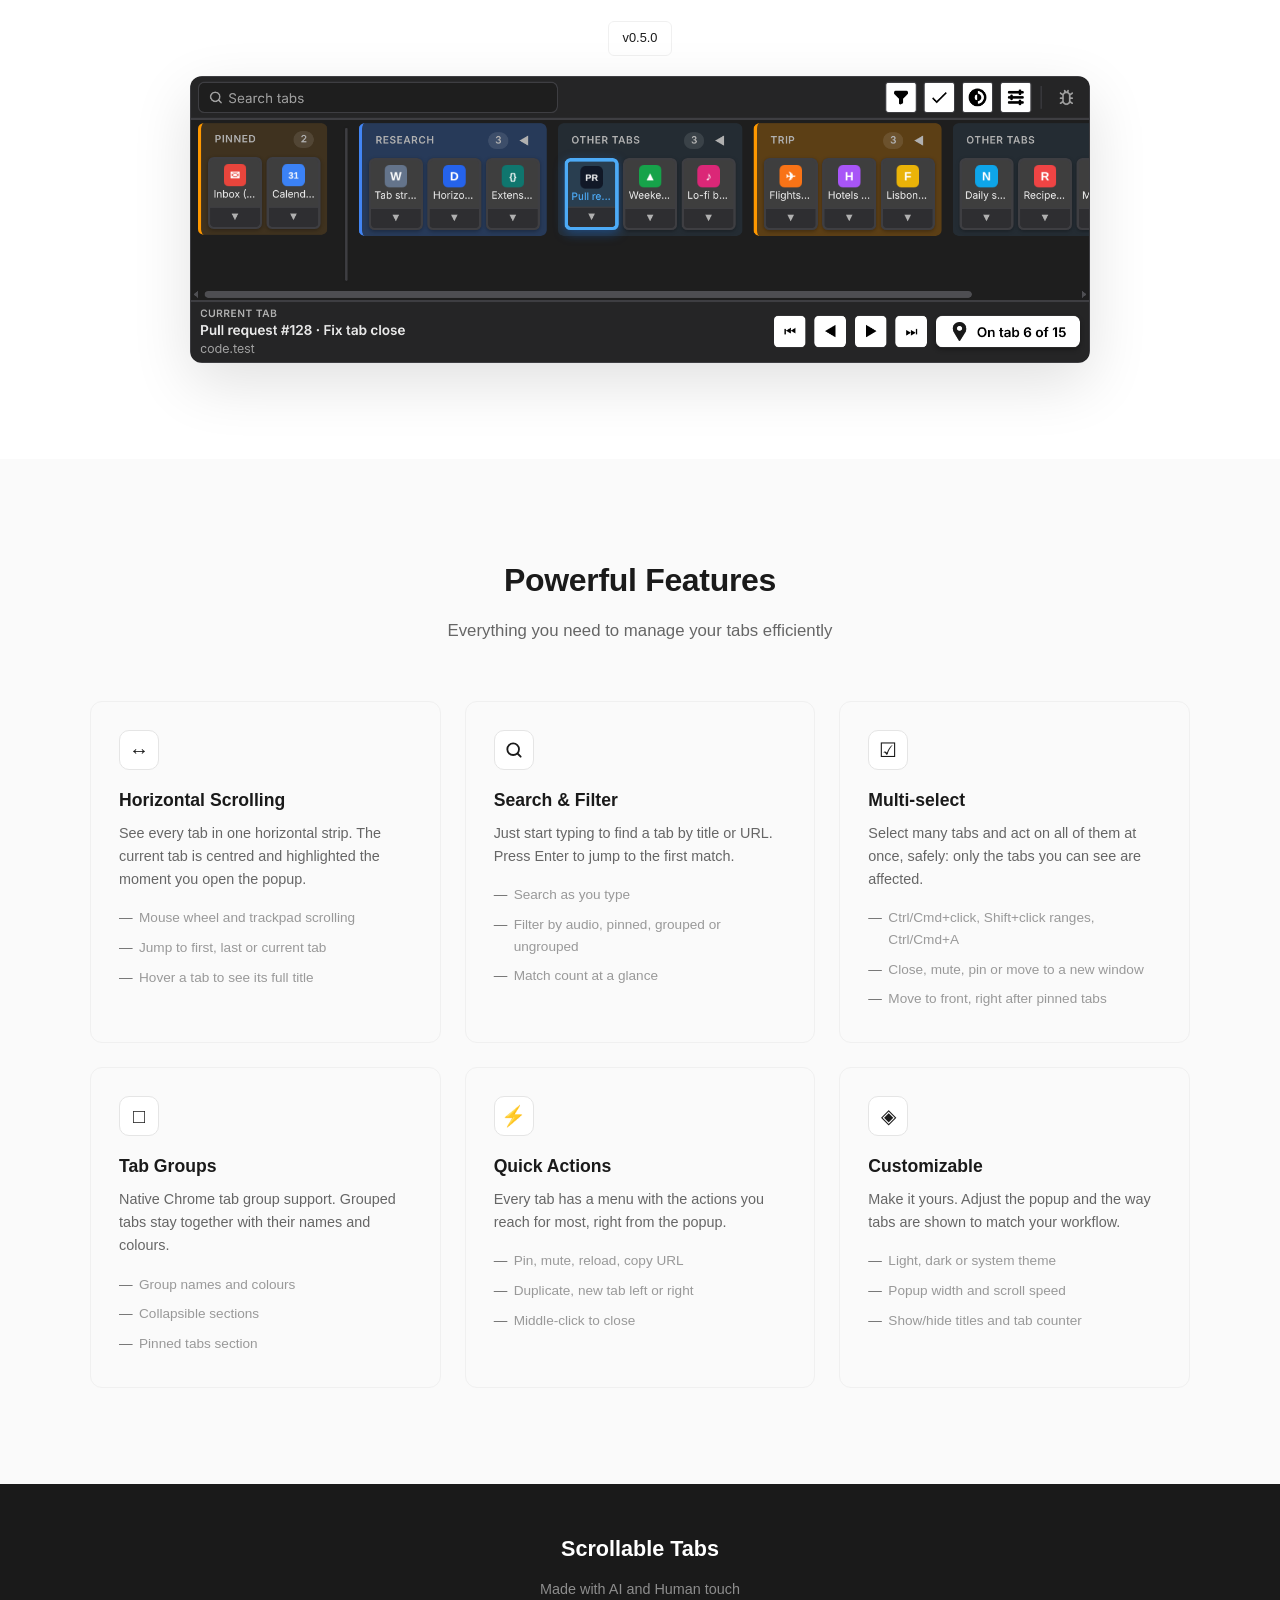
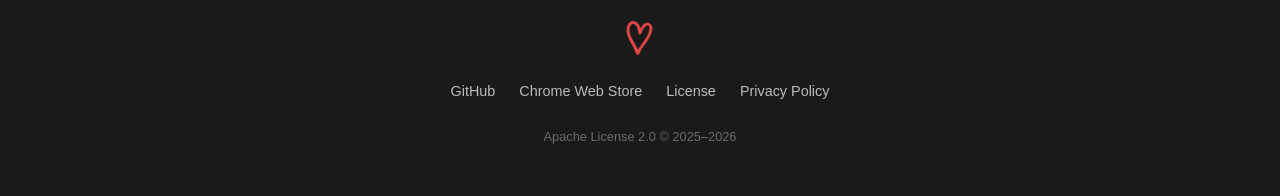
==== commit dd83f633: "homepage: update for v0.5.0 - New screenshot captured from the current popup (search bar, groups,   " ====
--- a/index.html
+++ b/index.html
@@ -129,9 +129,9 @@
     <div class="container">
       <h2 class="section-title">See It In Action</h2>
       <p class="section-subtitle">A clean, intuitive interface that puts your tabs at your fingertips</p>
+      <p class="screenshot-version"><span class="screenshot-badge">v0.5.0</span></p>
       <div class="screenshot-wrapper">
-        <img src="assets/screenshot.png" alt="Scrollable Tabs Extension Preview">
-        <div class="screenshot-badge">v0.4.0</div>
+        <img src="assets/screenshot.png" alt="Scrollable Tabs popup showing pinned tabs, tab groups and the current tab">
       </div>
     </div>
   </section>
@@ -146,31 +146,42 @@
         <div class="feature-card">
           <div class="feature-icon">↔</div>
           <h3 class="feature-title">Horizontal Scrolling</h3>
-          <p class="feature-desc">See all your tabs in a horizontal layout. No more squinting at tiny tab titles or losing track of open pages.</p>
-          <ul class="feature-list">
-            <li>Smooth horizontal scroll</li>
-            <li>Mouse wheel support</li>
-            <li>Adjustable scroll speed</li>
-          </ul>
-        </div>
-
-        <div class="feature-card">
-          <div class="feature-icon">◎</div>
-          <h3 class="feature-title">Auto-Focus</h3>
-          <p class="feature-desc">Never lose track of where you are. The active tab is automatically centered and highlighted when you open the popup.</p>
-          <ul class="feature-list">
-            <li>Smart auto-centering</li>
-            <li>Visual active indicator</li>
-            <li>One-click tab switching</li>
+          <p class="feature-desc">See every tab in one horizontal strip. The current tab is centred and highlighted the moment you open the popup.</p>
+          <ul class="feature-list">
+            <li>Mouse wheel and trackpad scrolling</li>
+            <li>Jump to first, last or current tab</li>
+            <li>Hover a tab to see its full title</li>
+          </ul>
+        </div>
+
+        <div class="feature-card">
+          <div class="feature-icon"><svg width="20" height="20" viewBox="0 0 24 24" fill="none" stroke="currentColor" stroke-width="2.2" stroke-linecap="round" aria-hidden="true"><circle cx="11" cy="11" r="7"/><path d="M20 20l-3.5-3.5"/></svg></div>
+          <h3 class="feature-title">Search &amp; Filter</h3>
+          <p class="feature-desc">Just start typing to find a tab by title or URL. Press Enter to jump to the first match.</p>
+          <ul class="feature-list">
+            <li>Search as you type</li>
+            <li>Filter by audio, pinned, grouped or ungrouped</li>
+            <li>Match count at a glance</li>
+          </ul>
+        </div>
+
+        <div class="feature-card">
+          <div class="feature-icon">☑</div>
+          <h3 class="feature-title">Multi-select</h3>
+          <p class="feature-desc">Select many tabs and act on all of them at once, safely: only the tabs you can see are affected.</p>
+          <ul class="feature-list">
+            <li>Ctrl/Cmd+click, Shift+click ranges, Ctrl/Cmd+A</li>
+            <li>Close, mute, pin or move to a new window</li>
+            <li>Move to front, right after pinned tabs</li>
           </ul>
         </div>
 
         <div class="feature-card">
           <div class="feature-icon">□</div>
           <h3 class="feature-title">Tab Groups</h3>
-          <p class="feature-desc">Native Chrome tab group support. View your grouped tabs organized together with their custom colors.</p>
-          <ul class="feature-list">
-            <li>Group visualization</li>
+          <p class="feature-desc">Native Chrome tab group support. Grouped tabs stay together with their names and colours.</p>
+          <ul class="feature-list">
+            <li>Group names and colours</li>
             <li>Collapsible sections</li>
             <li>Pinned tabs section</li>
           </ul>
@@ -179,32 +190,22 @@
         <div class="feature-card">
           <div class="feature-icon">⚡</div>
           <h3 class="feature-title">Quick Actions</h3>
-          <p class="feature-desc">Access powerful tab management features right from the popup. Pin, mute, duplicate, or close tabs instantly.</p>
-          <ul class="feature-list">
-            <li>Pin/unpin tabs</li>
-            <li>Mute/unmute audio</li>
-            <li>Duplicate, open new tab, close</li>
+          <p class="feature-desc">Every tab has a menu with the actions you reach for most, right from the popup.</p>
+          <ul class="feature-list">
+            <li>Pin, mute, reload, copy URL</li>
+            <li>Duplicate, new tab left or right</li>
+            <li>Middle-click to close</li>
           </ul>
         </div>
 
         <div class="feature-card">
           <div class="feature-icon">◈</div>
           <h3 class="feature-title">Customizable</h3>
-          <p class="feature-desc">Make it yours. Adjust the popup size, toggle features, and customize the experience to match your workflow.</p>
-          <ul class="feature-list">
-            <li>Adjustable popup width</li>
-            <li>Show/hide tab titles</li>
-            <li>Tab counter display</li>
-          </ul>
-        </div>
-
-        <div class="feature-card">
-          <div class="feature-icon">⚙</div>
-          <h3 class="feature-title">Filter Tabs</h3>
-          <p class="feature-desc">Quickly find the tab you need. Filter by audio playing, pinned status, or tab groups with a single click.</p>
-          <ul class="feature-list">
-            <li>Search tabs by title</li>
-            <li>Filter by Audio/Pinned/Grouped/Ungrouped</li>
+          <p class="feature-desc">Make it yours. Adjust the popup and the way tabs are shown to match your workflow.</p>
+          <ul class="feature-list">
+            <li>Light, dark or system theme</li>
+            <li>Popup width and scroll speed</li>
+            <li>Show/hide titles and tab counter</li>
           </ul>
         </div>
       </div>
@@ -221,11 +222,11 @@
       </p>
       <div class="footer-links">
         <a href="https://github.com/SKM162/Scrollable-tabs-extension">GitHub</a>
-        <a href="#">Chrome Web Store</a>
+        <a href="https://chromewebstore.google.com/detail/scrollable-tabs/beneiafglkilogdikodimmbmnkbpnnba">Chrome Web Store</a>
         <a href="LICENSE.txt">License</a>
         <a href="privacy.html">Privacy Policy</a>
       </div>
-      <p class="copyright">Apache License 2.0 © 2025</p>
+      <p class="copyright">Apache License 2.0 © 2025–2026</p>
     </div>
   </footer>
 
--- a/styles/home.css
+++ b/styles/home.css
@@ -12,7 +12,7 @@
   justify-content: center;
   align-items: center;
   text-align: center;
-  padding: 2rem;
+  padding: 4rem 2rem;
   background: var(--surface);
   position: relative;
 }
@@ -43,7 +43,7 @@
 }
 
 .hero .logo-container {
-  margin-bottom: 2rem;
+  margin-bottom: 1.5rem;
   animation: fadeInDown 0.8s ease-out;
 }
 
@@ -52,6 +52,7 @@
   color: var(--text);
   margin-bottom: 0.75rem;
   font-weight: 400;
+  line-height: 1.3;
   animation: fadeInUp 0.8s ease-out 0.2s both;
 }
 
@@ -59,6 +60,7 @@
   font-size: 1.1rem;
   color: var(--text-muted);
   margin-bottom: 2.5rem;
+  line-height: 1.5;
   animation: fadeInUp 0.8s ease-out 0.4s both;
 }
 
@@ -256,10 +258,53 @@
 }
 
 /* Responsive */
+
+/* Tablet: 768px - 1024px */
+@media (max-width: 1024px) {
+  .hero {
+    padding: 3rem 1.5rem;
+  }
+
+  .hero-content {
+    max-width: 700px;
+  }
+
+  .extension-mockup {
+    max-width: 500px;
+  }
+
+  .features-grid {
+    grid-template-columns: repeat(auto-fit, minmax(280px, 1fr));
+  }
+
+  .how-it-works,
+  .screenshot-section,
+  .features-section {
+    padding: 4rem 1.5rem;
+  }
+}
+
+/* Mobile: max-width 768px */
 @media (max-width: 768px) {
+  .hero {
+    min-height: auto;
+    padding: 3rem 1.25rem;
+  }
+
   .hero .logo-container {
     flex-direction: column;
     gap: 1rem;
+    margin-bottom: 1.25rem;
+  }
+
+  .logo {
+    width: 56px;
+    height: 56px;
+  }
+
+  .logo img {
+    width: 36px;
+    height: 36px;
   }
 
   .logo-text {
@@ -268,10 +313,21 @@
 
   .tagline {
     font-size: 1.25rem;
+    margin-bottom: 0.5rem;
+  }
+
+  .subtitle {
+    font-size: 1rem;
+    margin-bottom: 2rem;
   }
 
   .section-title {
     font-size: 1.6rem;
+  }
+
+  .section-subtitle {
+    font-size: 0.95rem;
+    margin-bottom: 2.5rem;
   }
 
   .extension-mockup {
@@ -290,22 +346,262 @@
     padding: 6px;
   }
 
+  .mock-tab-icon {
+    width: 16px;
+    height: 16px;
+  }
+
+  .mock-tab-title {
+    width: 32px;
+    height: 4px;
+  }
+
+  .mockup-info {
+    flex-direction: column;
+    gap: 0.75rem;
+    align-items: flex-start;
+  }
+
+  .tab-counter-badge {
+    width: 100%;
+    justify-content: center;
+  }
+
   .features-grid {
     grid-template-columns: 1fr;
+    gap: 1.25rem;
+  }
+
+  .feature-card {
+    padding: 1.5rem;
   }
 
   .steps-container {
     gap: 2rem;
+  }
+
+  .step {
+    min-width: 200px;
   }
 
   .cta-buttons {
     flex-direction: column;
     align-items: center;
+    gap: 0.75rem;
+    width: 100%;
   }
 
   .btn {
     width: 100%;
-    max-width: 260px;
+    max-width: 280px;
     justify-content: center;
-  }
-}
+    padding: 0.875rem 1.5rem;
+  }
+
+  .how-it-works,
+  .screenshot-section,
+  .features-section {
+    padding: 3.5rem 1.25rem;
+  }
+
+  .screenshot-wrapper {
+    margin: 0 -0.5rem;
+  }
+
+  .footer-links {
+    flex-direction: column;
+    gap: 0.75rem;
+  }
+
+  .scroll-indicator {
+    bottom: 1.5rem;
+  }
+}
+
+/* Small Mobile: max-width 480px */
+@media (max-width: 480px) {
+  .hero {
+    padding: 2.5rem 1rem;
+  }
+
+  .hero-content {
+    max-width: 100%;
+  }
+
+  .logo {
+    width: 48px;
+    height: 48px;
+    border-radius: 12px;
+  }
+
+  .logo img {
+    width: 32px;
+    height: 32px;
+  }
+
+  .logo-text {
+    font-size: 1.5rem;
+  }
+
+  .tagline {
+    font-size: 1.125rem;
+  }
+
+  .subtitle {
+    font-size: 0.9rem;
+    margin-bottom: 1.75rem;
+  }
+
+  .section-title {
+    font-size: 1.4rem;
+  }
+
+  .section-subtitle {
+    font-size: 0.9rem;
+    margin-bottom: 2rem;
+  }
+
+  .extension-mockup {
+    border-radius: 10px;
+    margin-bottom: 1.75rem;
+  }
+
+  .mockup-header {
+    padding: 0.625rem 0.75rem;
+  }
+
+  .mockup-icon {
+    width: 20px;
+    height: 20px;
+  }
+
+  .mockup-title {
+    font-size: 0.8rem;
+  }
+
+  .mockup-tabs {
+    gap: 3px;
+    padding: 0.625rem;
+  }
+
+  .mock-tab {
+    min-width: 42px;
+    height: 50px;
+    padding: 5px;
+    border-radius: 5px;
+  }
+
+  .mock-tab-icon {
+    width: 14px;
+    height: 14px;
+  }
+
+  .mock-tab-title {
+    width: 28px;
+    height: 3px;
+  }
+
+  .mockup-info {
+    padding: 0.75rem;
+  }
+
+  .info-label {
+    font-size: 0.6rem;
+  }
+
+  .info-title {
+    font-size: 0.8rem;
+  }
+
+  .info-url {
+    font-size: 0.7rem;
+  }
+
+  .tab-counter-badge {
+    padding: 0.4rem 0.75rem;
+    font-size: 0.75rem;
+  }
+
+  .counter-icon {
+    width: 14px;
+    height: 14px;
+  }
+
+  .btn {
+    max-width: 100%;
+    padding: 0.875rem 1.25rem;
+    font-size: 0.9rem;
+  }
+
+  .btn svg {
+    width: 18px;
+    height: 18px;
+  }
+
+  .feature-card {
+    padding: 1.25rem;
+    border-radius: 10px;
+  }
+
+  .feature-icon {
+    width: 36px;
+    height: 36px;
+    font-size: 1.1rem;
+  }
+
+  .feature-title {
+    font-size: 1rem;
+  }
+
+  .feature-desc {
+    font-size: 0.85rem;
+  }
+
+  .feature-list li {
+    font-size: 0.8rem;
+  }
+
+  .step-number {
+    width: 48px;
+    height: 48px;
+    font-size: 1.1rem;
+  }
+
+  .step-title {
+    font-size: 1rem;
+  }
+
+  .step-desc {
+    font-size: 0.85rem;
+  }
+
+  .screenshot-badge {
+    font-size: 0.7rem;
+    padding: 0.3rem 0.75rem;
+  }
+
+  footer {
+    padding: 2.5rem 1rem;
+  }
+
+  .footer-logo {
+    font-size: 1.2rem;
+  }
+
+  .footer-text {
+    font-size: 0.85rem;
+  }
+
+  .footer-links a {
+    font-size: 0.85rem;
+  }
+
+  .copyright {
+    font-size: 0.75rem;
+  }
+
+  .scroll-indicator svg {
+    width: 20px;
+    height: 20px;
+  }
+}
